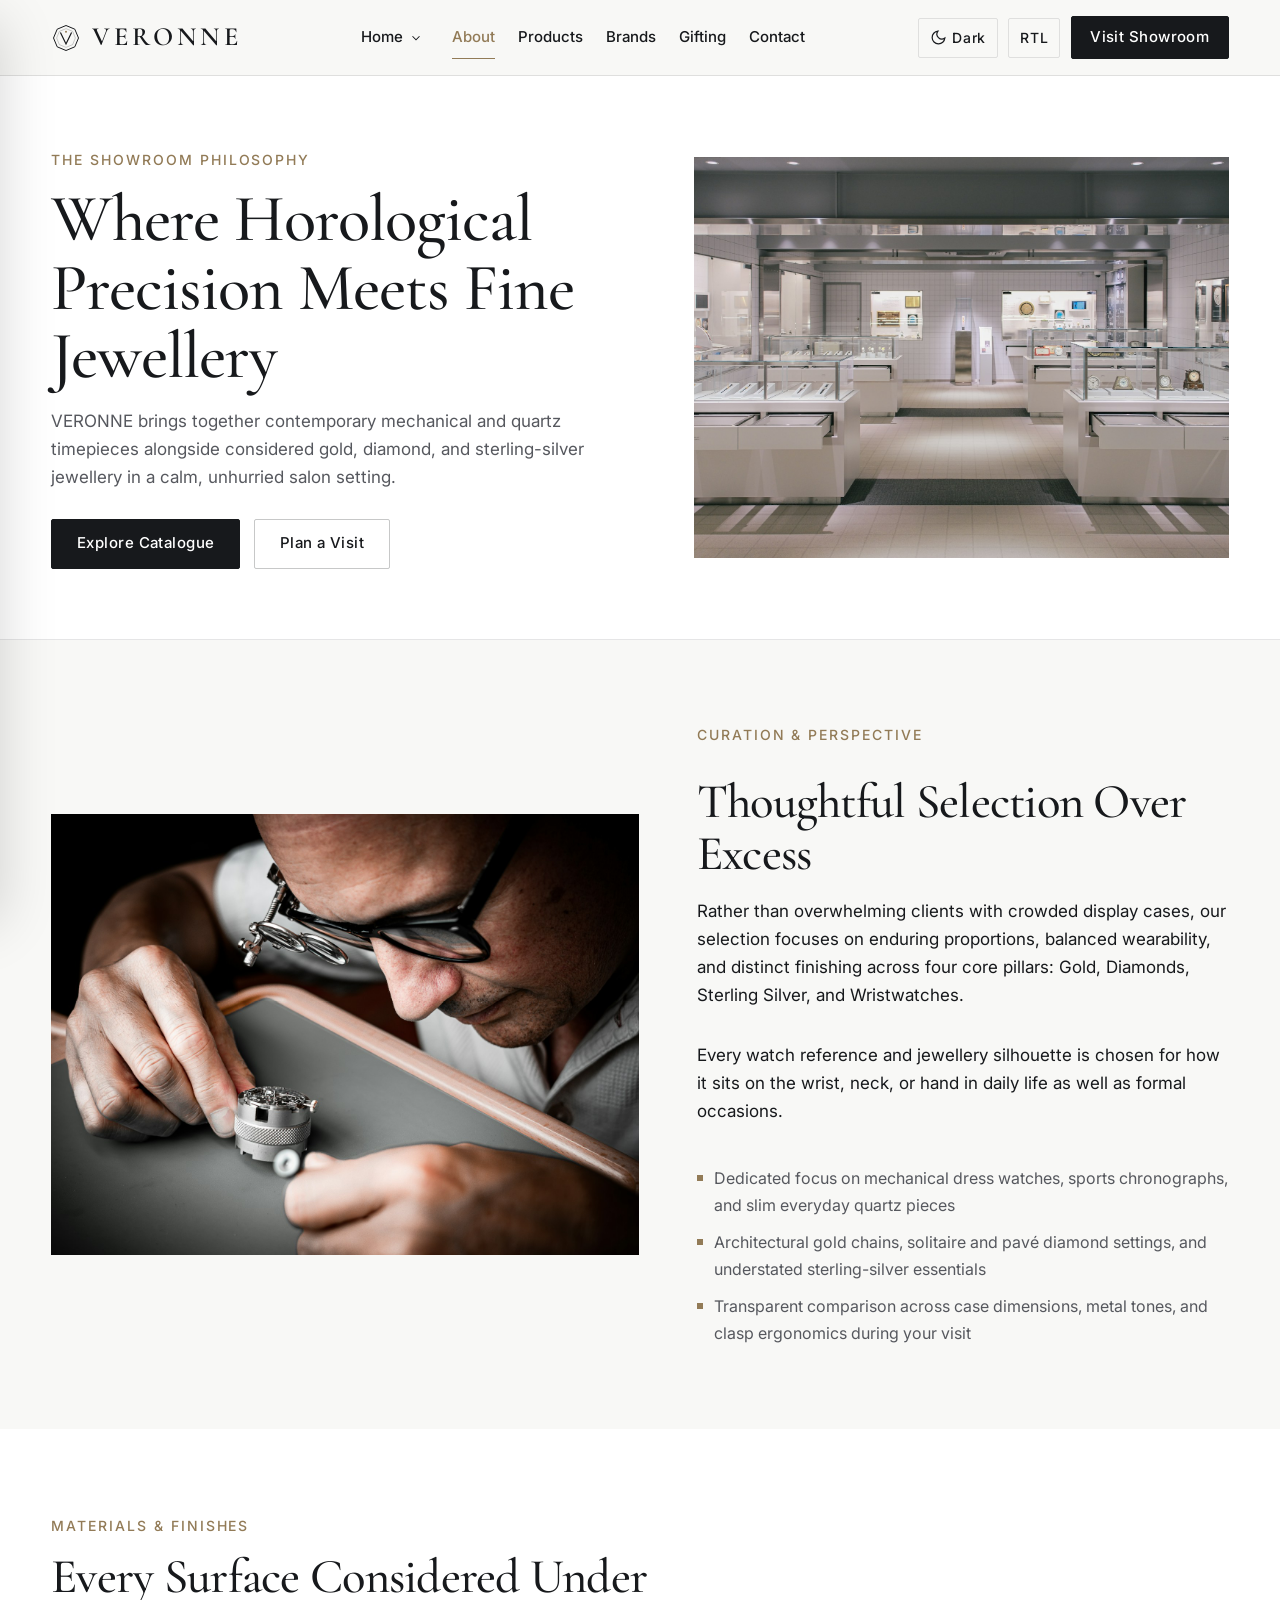
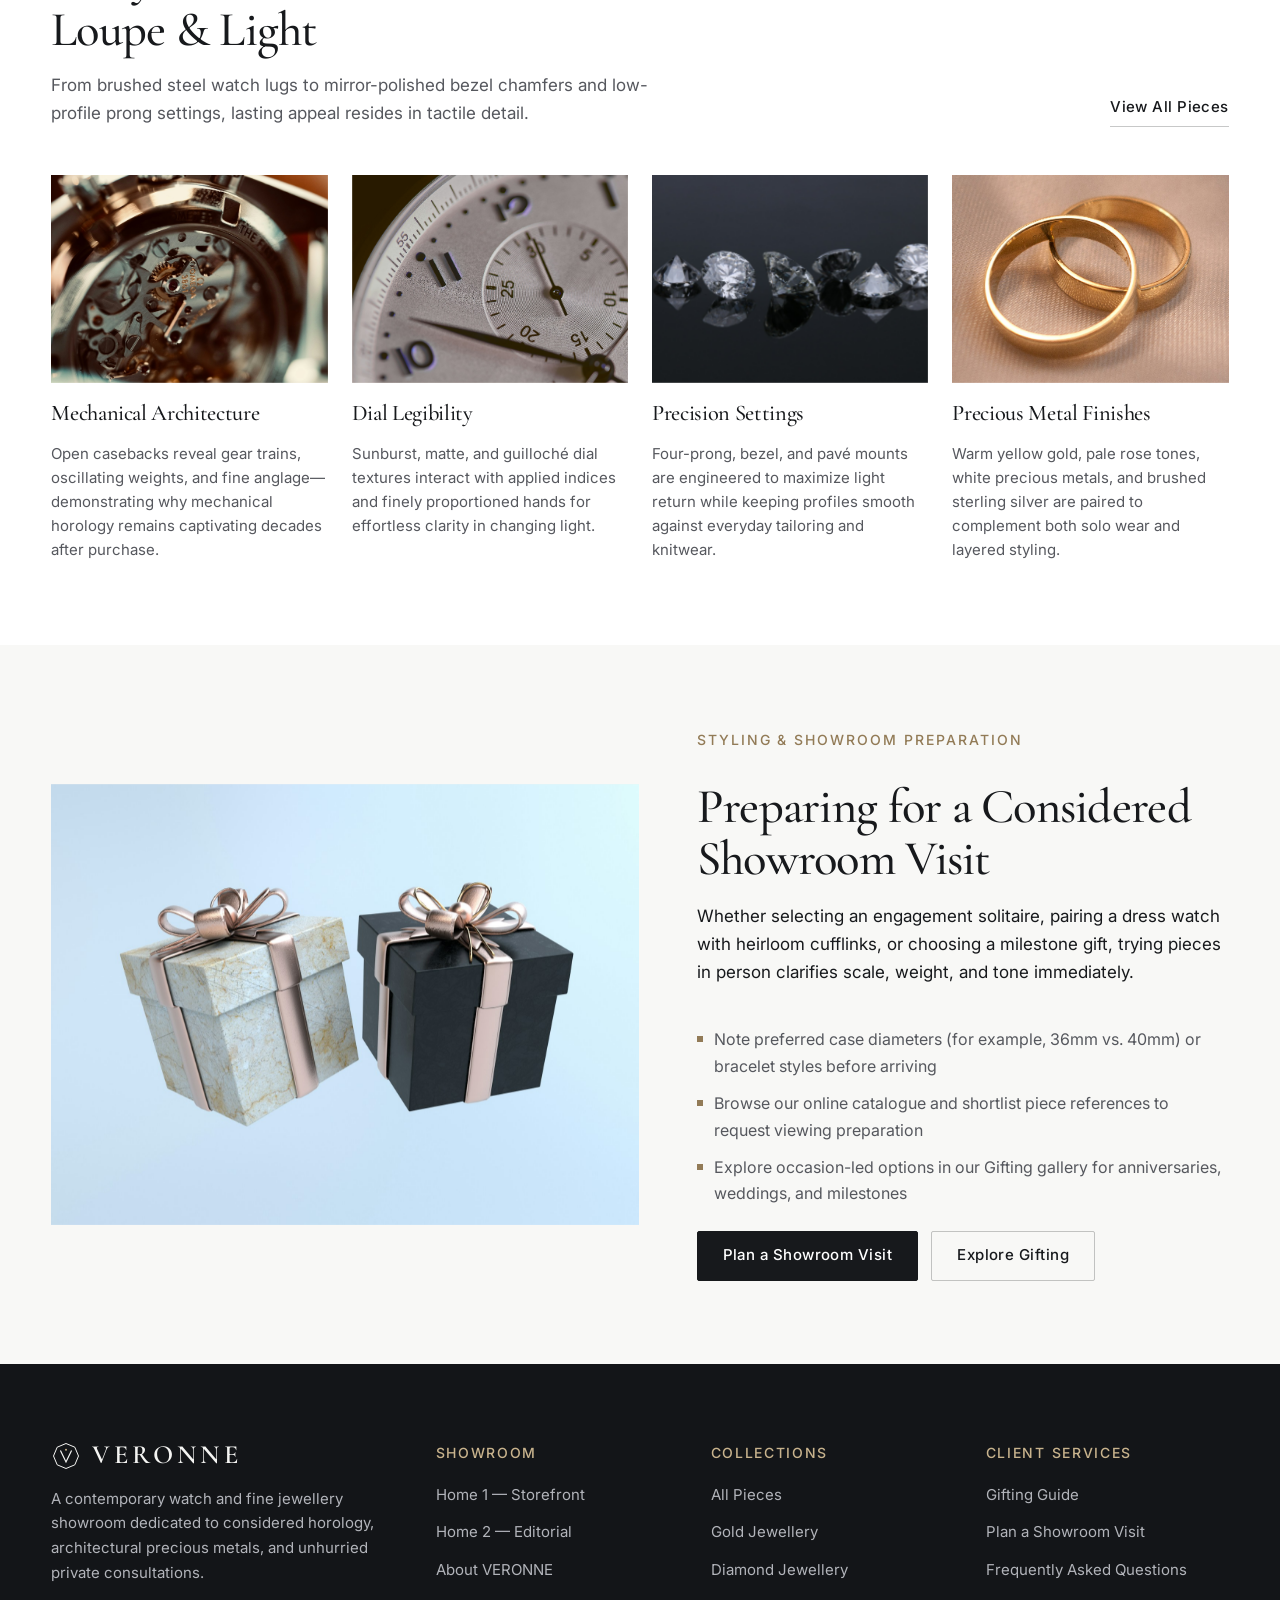
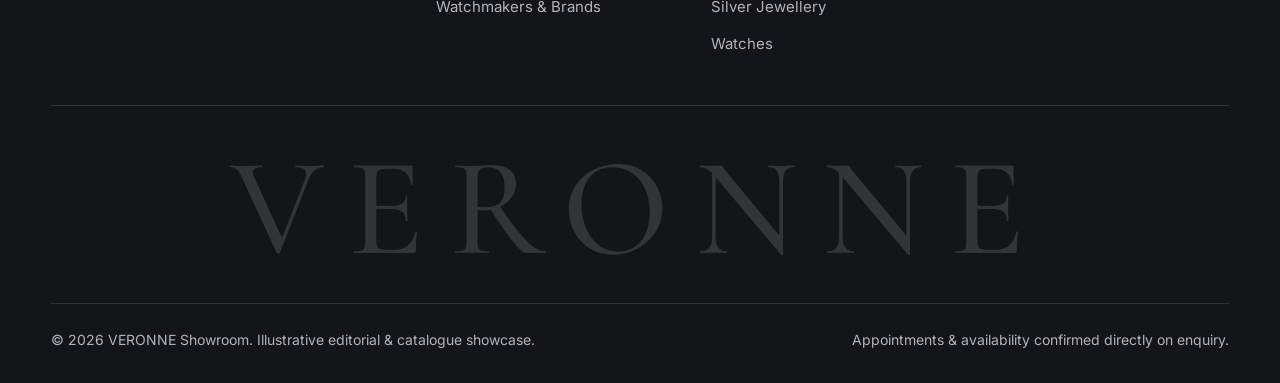
==== pages/about.html @ 9ae0ee72 "Deploy VERONNE Watch & Jewellery Showroom website" ====
<!DOCTYPE html>
<html lang="en" dir="ltr" data-theme="light">
<head>
  <meta charset="UTF-8">
  <meta name="viewport" content="width=device-width, initial-scale=1.0">
  <meta name="site-root" content="..">
  <title>About the Showroom | VERONNE</title>
  <meta name="description" content="Learn about VERONNE’s approach to contemporary watchmaking, fine gold, diamond, and sterling-silver jewellery, materials, finishes, and private showroom consultations.">
  <link rel="icon" type="image/svg+xml" href="../assets/icons/favicon.svg">
  <link rel="preconnect" href="https://fonts.googleapis.com">
  <link rel="preconnect" href="https://fonts.gstatic.com" crossorigin>
  <link href="https://fonts.googleapis.com/css2?family=Cormorant+Garamond:ital,wght@0,400;0,500;0,600;1,400&family=Inter:wght@400;500;600&display=swap" rel="stylesheet">
  <script>
    (function () {
      try {
        var t = localStorage.getItem('veronne_theme');
        var d = localStorage.getItem('veronne_dir');
        if (t === 'dark' || t === 'light') document.documentElement.setAttribute('data-theme', t);
        if (d === 'rtl' || d === 'ltr') document.documentElement.setAttribute('dir', d);
      } catch (e) {}
    })();
  </script>
  <link rel="stylesheet" href="../assets/css/style.css?v=1.0">
  <link rel="stylesheet" href="../assets/css/dark-mode.css?v=1.0">
  <link rel="stylesheet" href="../assets/css/rtl.css?v=1.0">
  <link rel="stylesheet" href="../assets/css/products.css?v=1.0">
</head>
<body>
  <header class="site-header">
    <div class="container site-header__inner">
      <a class="brand-mark" href="../index.html" aria-label="VERONNE Home">
        <svg class="brand-mark__icon" viewBox="0 0 48 48" fill="none" aria-hidden="true">
          <polygon points="24,4 38.1,9.9 44,24 38.1,38.1 24,44 9.9,38.1 4,24 9.9,9.9" stroke="currentColor" stroke-width="1.6"/>
          <polygon points="24,9 34.6,13.4 39,24 34.6,34.6 24,39 13.4,34.6 9,24 13.4,13.4" stroke="currentColor" stroke-width="0.75" opacity="0.45"/>
          <path d="M15.5 16L24 33.5L32.5 16" stroke="currentColor" stroke-width="1.9" stroke-linecap="square" stroke-linejoin="miter"/>
          <circle cx="24" cy="14" r="1.6" fill="#927B57"/>
        </svg>
        <span class="brand-mark__wordmark">VERONNE</span>
      </a>

      <nav class="desktop-nav" aria-label="Primary Navigation">
        <div class="nav-dropdown">
          <button type="button" class="nav-dropdown__trigger" aria-expanded="false" aria-haspopup="true">
            <span>Home</span>
            <svg class="nav-dropdown__chevron" viewBox="0 0 24 24" fill="none" stroke="currentColor" stroke-width="1.8" aria-hidden="true"><path d="M6 9l6 6 6-6"/></svg>
          </button>
          <div class="nav-dropdown__menu" role="menu">
            <a class="nav-dropdown__item" href="../index.html" role="menuitem">
              <span class="nav-dropdown__title">Home 1 — Showroom Storefront</span>
              <span class="nav-dropdown__meta">New collections, timepieces &amp; jewellery</span>
            </a>
            <a class="nav-dropdown__item" href="./home2.html" role="menuitem">
              <span class="nav-dropdown__title">Home 2 — Editorial Experience</span>
              <span class="nav-dropdown__meta">The art of time &amp; adornment</span>
            </a>
          </div>
        </div>
        <a class="nav-link" href="./about.html" aria-current="page">About</a>
        <a class="nav-link" href="./products.html">Products</a>
        <a class="nav-link" href="./brands.html">Brands</a>
        <a class="nav-link" href="./gifting.html">Gifting</a>
        <a class="nav-link" href="./contact.html">Contact</a>
      </nav>

      <div class="header-actions">
        <button type="button" class="utility-btn js-theme-toggle" aria-pressed="false" aria-label="Switch to dark mode">
          <svg class="icon-moon" viewBox="0 0 24 24" fill="none" stroke="currentColor" stroke-width="1.7" aria-hidden="true"><path d="M21 12.79A9 9 0 1 1 11.21 3a7 7 0 0 0 9.79 9.79z"/></svg>
          <svg class="icon-sun" viewBox="0 0 24 24" fill="none" stroke="currentColor" stroke-width="1.7" style="display:none;" aria-hidden="true"><circle cx="12" cy="12" r="4"/><path d="M12 2v2M12 20v2M4.93 4.93l1.41 1.41M17.66 17.66l1.41 1.41M2 12h2M20 12h2M6.34 17.66l-1.41 1.41M19.07 4.93l-1.41 1.41"/></svg>
          <span class="js-theme-label">Dark</span>
        </button>
        <button type="button" class="utility-btn js-dir-toggle" aria-pressed="false" aria-label="Switch text direction to RTL">
          <span class="js-dir-label">RTL</span>
        </button>
        <a class="btn btn--primary header-cta" href="./contact.html">Visit Showroom</a>
      </div>

      <button type="button" class="hamburger-btn" id="mobileMenuOpen" aria-label="Open navigation menu" aria-expanded="false" aria-controls="mobileDrawer">
        <svg viewBox="0 0 24 24" fill="none" stroke="currentColor" stroke-width="1.8" aria-hidden="true">
          <path d="M4 7h16M4 12h16M4 17h16"/>
        </svg>
      </button>
    </div>
  </header>

  <div class="drawer-backdrop" id="drawerBackdrop" aria-hidden="true"></div>
  <aside class="mobile-drawer" id="mobileDrawer" aria-label="Mobile Navigation" aria-hidden="true">
    <div class="mobile-drawer__head">
      <a class="brand-mark" href="../index.html">
        <svg class="brand-mark__icon" viewBox="0 0 48 48" fill="none" aria-hidden="true">
          <polygon points="24,4 38.1,9.9 44,24 38.1,38.1 24,44 9.9,38.1 4,24 9.9,9.9" stroke="currentColor" stroke-width="1.6"/>
          <path d="M15.5 16L24 33.5L32.5 16" stroke="currentColor" stroke-width="1.9" stroke-linecap="square"/>
          <circle cx="24" cy="14" r="1.6" fill="#927B57"/>
        </svg>
        <span class="brand-mark__wordmark">VERONNE</span>
      </a>
      <button type="button" class="drawer-close-btn" id="mobileMenuClose" aria-label="Close navigation menu">
        <svg viewBox="0 0 24 24" fill="none" stroke="currentColor" stroke-width="1.8" aria-hidden="true"><path d="M18 6L6 18M6 6l12 12"/></svg>
      </button>
    </div>
    <div class="mobile-drawer__body">
      <nav class="mobile-nav-list" aria-label="Mobile Menu">
        <span class="mobile-nav-group-label">Showroom Home</span>
        <a class="mobile-nav-link" href="../index.html">Home 1 — Storefront</a>
        <a class="mobile-nav-link" href="./home2.html">Home 2 — Editorial</a>
        <span class="mobile-nav-group-label">Explore</span>
        <a class="mobile-nav-link" href="./about.html" aria-current="page">About</a>
        <a class="mobile-nav-link" href="./products.html">Products</a>
        <a class="mobile-nav-link" href="./brands.html">Brands</a>
        <a class="mobile-nav-link" href="./gifting.html">Gifting</a>
        <a class="mobile-nav-link" href="./contact.html">Contact</a>
      </nav>
      <a class="btn btn--primary" href="./contact.html">Visit Showroom</a>
      <div class="mobile-drawer__utilities">
        <button type="button" class="utility-btn js-theme-toggle" aria-pressed="false">
          <svg class="icon-moon" viewBox="0 0 24 24" fill="none" stroke="currentColor" stroke-width="1.7" aria-hidden="true"><path d="M21 12.79A9 9 0 1 1 11.21 3a7 7 0 0 0 9.79 9.79z"/></svg>
          <svg class="icon-sun" viewBox="0 0 24 24" fill="none" stroke="currentColor" stroke-width="1.7" style="display:none;" aria-hidden="true"><circle cx="12" cy="12" r="4"/><path d="M12 2v2M12 20v2M4.93 4.93l1.41 1.41M17.66 17.66l1.41 1.41M2 12h2M20 12h2M6.34 17.66l-1.41 1.41M19.07 4.93l-1.41 1.41"/></svg>
          <span class="js-theme-label">Dark</span>
        </button>
        <button type="button" class="utility-btn js-dir-toggle" aria-pressed="false">
          <span class="js-dir-label">RTL</span>
        </button>
      </div>
    </div>
  </aside>

  <main>
    <!-- Hero -->
    <section class="page-hero">
      <div class="container page-hero__grid">
        <div class="page-hero__copy">
          <span class="eyebrow">The Showroom Philosophy</span>
          <h1 class="display-xl">Where Horological Precision Meets Fine Jewellery</h1>
          <p class="lead">
            VERONNE brings together contemporary mechanical and quartz timepieces alongside considered gold, diamond, and sterling-silver jewellery in a calm, unhurried salon setting.
          </p>
          <div class="page-hero__actions">
            <a class="btn btn--primary" href="./products.html">Explore Catalogue</a>
            <a class="btn btn--outline" href="./contact.html">Plan a Visit</a>
          </div>
        </div>
        <div class="media-frame ratio-4-3">
          <img src="../assets/images/lifestyle/showroom-display.jpg" alt="Contemporary jewellery and timepiece display cabinets inside a bright minimalist salon" width="1600" height="1117">
        </div>
      </div>
    </section>

    <!-- Approach & Collection Selection -->
    <section class="section">
      <div class="container split-feature">
        <div class="media-frame ratio-4-3" data-reveal>
          <img src="../assets/images/lifestyle/watchmaker-desk.jpg" alt="Watchmaker wearing a loupe inspecting a mechanical watch calibre on a bench" width="1600" height="1200" loading="lazy">
        </div>
        <div class="split-feature__copy" data-reveal>
          <span class="eyebrow">Curation &amp; Perspective</span>
          <h2 class="display-lg">Thoughtful Selection Over Excess</h2>
          <p>
            Rather than overwhelming clients with crowded display cases, our selection focuses on enduring proportions, balanced wearability, and distinct finishing across four core pillars: Gold, Diamonds, Sterling Silver, and Wristwatches.
          </p>
          <p>
            Every watch reference and jewellery silhouette is chosen for how it sits on the wrist, neck, or hand in daily life as well as formal occasions.
          </p>
          <ul class="split-feature__list">
            <li>Dedicated focus on mechanical dress watches, sports chronographs, and slim everyday quartz pieces</li>
            <li>Architectural gold chains, solitaire and pavé diamond settings, and understated sterling-silver essentials</li>
            <li>Transparent comparison across case dimensions, metal tones, and clasp ergonomics during your visit</li>
          </ul>
        </div>
      </div>
    </section>

    <!-- Craftsmanship, Materials & Finishes -->
    <section class="section section--surface">
      <div class="container">
        <div class="section-head">
          <div class="section-head__copy">
            <span class="eyebrow">Materials &amp; Finishes</span>
            <h2 class="display-lg">Every Surface Considered Under Loupe &amp; Light</h2>
            <p class="lead">
              From brushed steel watch lugs to mirror-polished bezel chamfers and low-profile prong settings, lasting appeal resides in tactile detail.
            </p>
          </div>
          <a class="text-link" href="./products.html">View All Pieces</a>
        </div>

        <div class="craft-grid">
          <article class="craft-card" data-reveal>
            <div class="media-frame ratio-4-3">
              <img src="../assets/images/watches/watch-movement-gears.jpg" alt="Macro view of mechanical watch movement bridges, balance wheel, and gear train" width="1600" height="1067" loading="lazy">
            </div>
            <h3 class="craft-card__title">Mechanical Architecture</h3>
            <p class="craft-card__text">
              Open casebacks reveal gear trains, oscillating weights, and fine anglage—demonstrating why mechanical horology remains captivating decades after purchase.
            </p>
          </article>

          <article class="craft-card" data-reveal>
            <div class="media-frame ratio-4-3">
              <img src="../assets/images/watches/watch-dial-macro.jpg" alt="Close-up of crisp printed dial numerals and subdial registers on a silver timepiece" width="1600" height="1067" loading="lazy">
            </div>
            <h3 class="craft-card__title">Dial Legibility</h3>
            <p class="craft-card__text">
              Sunburst, matte, and guilloché dial textures interact with applied indices and finely proportioned hands for effortless clarity in changing light.
            </p>
          </article>

          <article class="craft-card" data-reveal>
            <div class="media-frame ratio-4-3">
              <img src="../assets/images/diamonds/diamond-facets-macro.jpg" alt="Row of faceted diamonds reflecting sharp light on dark reflective glass" width="1600" height="898" loading="lazy">
            </div>
            <h3 class="craft-card__title">Precision Settings</h3>
            <p class="craft-card__text">
              Four-prong, bezel, and pavé mounts are engineered to maximize light return while keeping profiles smooth against everyday tailoring and knitwear.
            </p>
          </article>

          <article class="craft-card" data-reveal>
            <div class="media-frame ratio-4-3">
              <img src="../assets/images/gold/gold-band-duo.jpg" alt="Two polished yellow gold bands displaying satin and mirror finishes" width="1600" height="1063" loading="lazy">
            </div>
            <h3 class="craft-card__title">Precious Metal Finishes</h3>
            <p class="craft-card__text">
              Warm yellow gold, pale rose tones, white precious metals, and brushed sterling silver are paired to complement both solo wear and layered styling.
            </p>
          </article>
        </div>
      </div>
    </section>

    <!-- Personal Style, Gifting & Preparing for a Visit -->
    <section class="section">
      <div class="container split-feature split-feature--reverse">
        <div class="media-frame ratio-4-3" data-reveal>
          <img src="../assets/images/gifting/gift-black-bow-boxes.jpg" alt="Two minimalist monochrome presentation gift boxes finished with champagne ribbons" width="1600" height="1216" loading="lazy">
        </div>
        <div class="split-feature__copy" data-reveal>
          <span class="eyebrow">Styling &amp; Showroom Preparation</span>
          <h2 class="display-lg">Preparing for a Considered Showroom Visit</h2>
          <p>
            Whether selecting an engagement solitaire, pairing a dress watch with heirloom cufflinks, or choosing a milestone gift, trying pieces in person clarifies scale, weight, and tone immediately.
          </p>
          <ul class="split-feature__list">
            <li>Note preferred case diameters (for example, 36mm vs. 40mm) or bracelet styles before arriving</li>
            <li>Browse our online catalogue and shortlist piece references to request viewing preparation</li>
            <li>Explore occasion-led options in our Gifting gallery for anniversaries, weddings, and milestones</li>
          </ul>
          <div style="margin-top:0.5rem;display:flex;flex-wrap:wrap;gap:0.85rem;">
            <a class="btn btn--primary" href="./contact.html">Plan a Showroom Visit</a>
            <a class="btn btn--outline" href="./gifting.html">Explore Gifting</a>
          </div>
        </div>
      </div>
    </section>
  </main>

  <footer class="site-footer">
    <div class="container">
      <div class="footer-grid">
        <div class="footer-brand">
          <a class="brand-mark" href="../index.html">
            <svg class="brand-mark__icon" viewBox="0 0 48 48" fill="none" aria-hidden="true">
              <polygon points="24,4 38.1,9.9 44,24 38.1,38.1 24,44 9.9,38.1 4,24 9.9,9.9" stroke="currentColor" stroke-width="1.6"/>
              <path d="M15.5 16L24 33.5L32.5 16" stroke="currentColor" stroke-width="1.9" stroke-linecap="square"/>
              <circle cx="24" cy="14" r="1.6" fill="#C8B38D"/>
            </svg>
            <span class="brand-mark__wordmark">VERONNE</span>
          </a>
          <p class="footer-brand__desc">
            A contemporary watch and fine jewellery showroom dedicated to considered horology, architectural precious metals, and unhurried private consultations.
          </p>
        </div>

        <div>
          <h3 class="footer-col__title">Showroom</h3>
          <ul class="footer-links">
            <li><a href="../index.html">Home 1 — Storefront</a></li>
            <li><a href="./home2.html">Home 2 — Editorial</a></li>
            <li><a href="./about.html">About VERONNE</a></li>
            <li><a href="./brands.html">Watchmakers &amp; Brands</a></li>
          </ul>
        </div>

        <div>
          <h3 class="footer-col__title">Collections</h3>
          <ul class="footer-links">
            <li><a href="./products.html">All Pieces</a></li>
            <li><a href="./products.html?category=gold">Gold Jewellery</a></li>
            <li><a href="./products.html?category=diamonds">Diamond Jewellery</a></li>
            <li><a href="./products.html?category=silver">Silver Jewellery</a></li>
            <li><a href="./products.html?category=watches">Watches</a></li>
          </ul>
        </div>

        <div>
          <h3 class="footer-col__title">Client Services</h3>
          <ul class="footer-links">
            <li><a href="./gifting.html">Gifting Guide</a></li>
            <li><a href="./contact.html">Plan a Showroom Visit</a></li>
            <li><a href="./contact.html#faq">Frequently Asked Questions</a></li>
          </ul>
        </div>
      </div>

      <div class="footer-wordmark-band" aria-hidden="true">
        <div class="footer-wordmark-giant">VERONNE</div>
      </div>

      <div class="footer-bottom">
        <span>&copy; 2026 VERONNE Showroom. Illustrative editorial &amp; catalogue showcase.</span>
        <span>Appointments &amp; availability confirmed directly on enquiry.</span>
      </div>
    </div>
  </footer>

  <button type="button" class="back-to-top" id="backToTop" aria-label="Back to top">
    <svg viewBox="0 0 24 24" fill="none" stroke="currentColor" stroke-width="1.8" aria-hidden="true"><path d="M12 19V5M5 12l7-7 7 7"/></svg>
  </button>

  <script src="../assets/js/site-config.js?v=1.0"></script>
  <script src="../assets/js/main.js?v=1.0"></script>
</body>
</html>
---- assets/css/style.css ----
/* ==========================================================================
   VERONNE — Core Design System & Layout Architecture
   ========================================================================== */

:root {
  /* Light Palette — Porcelain & Graphite with Champagne Accent */
  --bg-page: #F8F8F6;
  --bg-surface: #FFFFFF;
  --bg-surface-muted: #F0EEE9;
  --bg-elevated: #FFFFFF;
  --bg-dark-band: #131518;
  --bg-dark-band-elevated: #1C1E22;

  --text-primary: #17191C;
  --text-secondary: #56585E;
  --text-muted: #66686D;
  --text-on-dark: #F4F4F2;
  --text-on-dark-muted: #B2B4BA;

  --accent: #927B57;
  --accent-hover: #7A6444;
  --accent-soft: rgba(146, 123, 87, 0.12);
  --accent-border: rgba(146, 123, 87, 0.42);

  --border-subtle: rgba(23, 25, 28, 0.11);
  --border-strong: rgba(23, 25, 28, 0.24);
  --border-on-dark: rgba(255, 255, 255, 0.13);

  --header-bg: rgba(248, 248, 246, 0.92);
  --shadow-sm: 0 2px 10px rgba(17, 19, 22, 0.05);
  --shadow-md: 0 12px 32px rgba(17, 19, 22, 0.09);
  --shadow-lg: 0 22px 54px rgba(11, 12, 14, 0.16);

  /* Typography */
  --font-display: 'Cormorant Garamond', Georgia, 'Times New Roman', serif;
  --font-sans: 'Inter', -apple-system, BlinkMacSystemFont, 'Segoe UI', Roboto, sans-serif;

  /* Spacing & Layout */
  --gutter: clamp(1.25rem, 4vw, 3.5rem);
  --max-width: 1380px;
  --section-space: clamp(3.5rem, 6.5vw, 6.25rem);
  --nav-height: 76px;

  /* Radius */
  --radius-xs: 2px;
  --radius-sm: 4px;
  --radius-md: 6px;

  /* Motion */
  --ease-out: cubic-bezier(0.22, 1, 0.36, 1);
  --t-fast: 180ms;
  --t-med: 320ms;
  --t-slow: 600ms;
}

/* Base Reset */
*,
*::before,
*::after {
  box-sizing: border-box;
}

html {
  font-size: 16px;
  scroll-behavior: smooth;
  -webkit-text-size-adjust: 100%;
}

body {
  margin: 0;
  font-family: var(--font-sans);
  font-size: 1rem;
  line-height: 1.65;
  color: var(--text-primary);
  background-color: var(--bg-page);
  -webkit-font-smoothing: antialiased;
  -moz-osx-font-smoothing: grayscale;
  overflow-x: clip;
}

body.drawer-open,
body.modal-open {
  overflow: hidden;
}

img,
picture,
svg {
  display: block;
  max-width: 100%;
}

button,
input,
select,
textarea {
  font: inherit;
  color: inherit;
}

a {
  color: inherit;
  text-decoration: none;
}

a:focus-visible,
button:focus-visible,
input:focus-visible,
textarea:focus-visible,
select:focus-visible,
[tabindex]:focus-visible {
  outline: 2px solid var(--accent);
  outline-offset: 2px;
}

.sr-only {
  position: absolute;
  width: 1px;
  height: 1px;
  padding: 0;
  margin: -1px;
  overflow: hidden;
  clip: rect(0, 0, 0, 0);
  white-space: nowrap;
  border: 0;
}

/* Container & Gutters */
.container {
  width: 100%;
  max-width: var(--max-width);
  margin-inline: auto;
  padding-inline: var(--gutter);
}

.section {
  padding-block: var(--section-space);
}

.section--surface {
  background-color: var(--bg-surface);
}

.section--muted {
  background-color: var(--bg-surface-muted);
}

.section--dark {
  background-color: var(--bg-dark-band);
  color: var(--text-on-dark);
}

/* Typography Hierarchy */
.display-xl,
.display-lg,
.display-md,
.display-sm,
h1,
h2,
h3 {
  font-family: var(--font-display);
  font-weight: 500;
  letter-spacing: -0.015em;
  margin-block: 0;
}

.display-xl {
  font-size: clamp(2.6rem, 5.2vw, 4.75rem);
  line-height: 1.03;
}

.display-lg {
  font-size: clamp(2.1rem, 3.8vw, 3.4rem);
  line-height: 1.08;
}

.display-md {
  font-size: clamp(1.65rem, 2.5vw, 2.35rem);
  line-height: 1.15;
}

.display-sm {
  font-size: clamp(1.35rem, 1.8vw, 1.75rem);
  line-height: 1.22;
}

.eyebrow {
  display: inline-block;
  font-family: var(--font-sans);
  font-size: 0.875rem;
  font-weight: 500;
  letter-spacing: 0.14em;
  text-transform: uppercase;
  color: var(--accent);
  margin-bottom: 0.85rem;
}

.lead {
  font-size: clamp(1.0625rem, 1.3vw, 1.1875rem);
  line-height: 1.65;
  color: var(--text-secondary);
  margin-block: 0;
}

.section--dark .lead {
  color: var(--text-on-dark-muted);
}

p {
  margin-top: 0;
  margin-bottom: 1rem;
  font-size: 1.0625rem;
}

p:last-child {
  margin-bottom: 0;
}

.section-head {
  display: flex;
  flex-wrap: wrap;
  align-items: flex-end;
  justify-content: space-between;
  gap: 1.25rem 2rem;
  margin-bottom: clamp(2rem, 3.8vw, 3.25rem);
}

.section-head__copy {
  max-width: 40rem;
}

.section-head__copy .lead {
  margin-top: 0.9rem;
}

/* Buttons & Links */
.btn {
  display: inline-flex;
  align-items: center;
  justify-content: center;
  gap: 0.6rem;
  min-height: 46px;
  padding: 0.72rem 1.55rem;
  border-radius: var(--radius-xs);
  border: 1px solid transparent;
  font-family: var(--font-sans);
  font-size: 0.9375rem;
  font-weight: 500;
  letter-spacing: 0.03em;
  cursor: pointer;
  transition: background-color var(--t-fast) var(--ease-out),
    color var(--t-fast) var(--ease-out),
    border-color var(--t-fast) var(--ease-out);
  white-space: nowrap;
}

.btn--primary {
  background-color: var(--text-primary);
  color: var(--bg-surface);
  border-color: var(--text-primary);
}

.btn--primary:hover {
  background-color: var(--accent);
  border-color: var(--accent);
  color: #FFFFFF;
}

.btn--accent {
  background-color: var(--accent);
  color: #FFFFFF;
  border-color: var(--accent);
}

.btn--accent:hover {
  background-color: var(--accent-hover);
  border-color: var(--accent-hover);
}

.btn--outline {
  background-color: transparent;
  color: var(--text-primary);
  border-color: var(--border-strong);
}

.btn--outline:hover {
  border-color: var(--accent);
  color: var(--accent);
}

.btn--outline-light {
  background-color: transparent;
  color: #FFFFFF;
  border-color: rgba(255, 255, 255, 0.45);
}

.btn--outline-light:hover {
  background-color: #FFFFFF;
  color: #17191C;
  border-color: #FFFFFF;
}

.btn--ghost {
  background-color: transparent;
  color: var(--text-primary);
  padding-inline: 0.5rem;
  min-height: 44px;
}

.btn--ghost:hover {
  color: var(--accent);
}

.text-link {
  display: inline-flex;
  align-items: center;
  gap: 0.45rem;
  font-size: 0.9375rem;
  font-weight: 500;
  letter-spacing: 0.03em;
  color: var(--text-primary);
  padding-block: 0.35rem;
  border-bottom: 1px solid var(--border-strong);
  transition: color var(--t-fast) var(--ease-out), border-color var(--t-fast) var(--ease-out);
}

.text-link:hover {
  color: var(--accent);
  border-color: var(--accent);
}

.section--dark .text-link {
  color: var(--text-on-dark);
  border-color: rgba(255, 255, 255, 0.35);
}

.section--dark .text-link:hover {
  color: var(--accent);
  border-color: var(--accent);
}

/* ==========================================================================
   Header & Navigation
   ========================================================================== */
.site-header {
  position: sticky;
  top: 0;
  z-index: 900;
  height: var(--nav-height);
  background-color: var(--header-bg);
  backdrop-filter: blur(12px);
  -webkit-backdrop-filter: blur(12px);
  border-bottom: 1px solid var(--border-subtle);
}

.site-header__inner {
  height: 100%;
  display: flex;
  align-items: center;
  justify-content: space-between;
  gap: 1.5rem;
}

.brand-mark {
  display: inline-flex;
  align-items: center;
  gap: 0.7rem;
  flex-shrink: 0;
  color: var(--text-primary);
}

.brand-mark__icon {
  width: 30px;
  height: 30px;
  flex-shrink: 0;
}

.brand-mark__wordmark {
  font-family: var(--font-display);
  font-size: 1.65rem;
  font-weight: 600;
  letter-spacing: 0.16em;
  line-height: 1;
}

/* Desktop Nav */
.desktop-nav {
  display: none;
  align-items: center;
  gap: clamp(1rem, 1.8vw, 1.85rem);
}

.nav-link,
.nav-dropdown__trigger {
  position: relative;
  display: inline-flex;
  align-items: center;
  gap: 0.35rem;
  padding-block: 0.45rem;
  font-size: 0.9375rem;
  font-weight: 500;
  color: var(--text-primary);
  background: none;
  border: 0;
  cursor: pointer;
  white-space: nowrap;
  transition: color var(--t-fast) var(--ease-out);
}

.nav-link:hover,
.nav-dropdown__trigger:hover,
.nav-link[aria-current="page"],
.nav-dropdown__trigger.is-active {
  color: var(--accent);
}

.nav-link[aria-current="page"]::after,
.nav-dropdown__trigger.is-active::after {
  content: '';
  position: absolute;
  inset-inline: 0;
  bottom: -2px;
  height: 1.5px;
  background-color: var(--accent);
}

/* Home Dropdown */
.nav-dropdown {
  position: relative;
}

.nav-dropdown__chevron {
  width: 14px;
  height: 14px;
  transition: transform var(--t-fast) var(--ease-out);
}

.nav-dropdown.is-open .nav-dropdown__chevron {
  transform: rotate(180deg);
}

.nav-dropdown__menu {
  position: absolute;
  top: calc(100% + 10px);
  inset-inline-start: 0;
  min-width: 240px;
  padding: 0.5rem;
  background-color: var(--bg-elevated);
  border: 1px solid var(--border-subtle);
  border-radius: var(--radius-sm);
  box-shadow: var(--shadow-md);
  opacity: 0;
  visibility: hidden;
  transform: translateY(-6px);
  transition: opacity var(--t-fast) var(--ease-out),
    transform var(--t-fast) var(--ease-out),
    visibility var(--t-fast);
  z-index: 950;
}

.nav-dropdown.is-open .nav-dropdown__menu {
  opacity: 1;
  visibility: visible;
  transform: translateY(0);
}

.nav-dropdown__item {
  display: flex;
  flex-direction: column;
  gap: 0.15rem;
  padding: 0.65rem 0.85rem;
  border-radius: var(--radius-xs);
  transition: background-color var(--t-fast) var(--ease-out);
}

.nav-dropdown__item:hover,
.nav-dropdown__item[aria-current="page"] {
  background-color: var(--accent-soft);
}

.nav-dropdown__title {
  font-size: 0.9375rem;
  font-weight: 500;
  color: var(--text-primary);
}

.nav-dropdown__meta {
  font-size: 0.875rem;
  color: var(--text-secondary);
}

/* Header Controls (Desktop) */
.header-actions {
  display: none;
  align-items: center;
  gap: 0.65rem;
  flex-shrink: 0;
}

.utility-btn {
  display: inline-flex;
  align-items: center;
  justify-content: center;
  gap: 0.35rem;
  min-height: 40px;
  min-width: 40px;
  padding: 0 0.7rem;
  border: 1px solid var(--border-subtle);
  border-radius: var(--radius-xs);
  background-color: transparent;
  font-size: 0.875rem;
  font-weight: 500;
  letter-spacing: 0.04em;
  color: var(--text-primary);
  cursor: pointer;
  transition: border-color var(--t-fast) var(--ease-out),
    color var(--t-fast) var(--ease-out),
    background-color var(--t-fast) var(--ease-out);
}

.utility-btn:hover {
  border-color: var(--accent);
  color: var(--accent);
}

.utility-btn svg {
  width: 17px;
  height: 17px;
}

.header-cta {
  min-height: 42px;
  padding: 0.5rem 1.15rem;
}

/* Mobile & Tablet Hamburger (<= 1023px) */
.hamburger-btn {
  display: inline-flex;
  align-items: center;
  justify-content: center;
  width: 46px;
  height: 46px;
  padding: 0;
  border: 1px solid var(--border-subtle);
  border-radius: var(--radius-xs);
  background-color: transparent;
  color: var(--text-primary);
  cursor: pointer;
}

.hamburger-btn svg {
  width: 22px;
  height: 22px;
}

@media (min-width: 1120px) {
  .desktop-nav,
  .header-actions {
    display: flex;
  }

  .hamburger-btn {
    display: none;
  }
}

/* Physical Left Mobile/Tablet Side Drawer */
.drawer-backdrop {
  position: fixed;
  inset: 0;
  z-index: 1050;
  background-color: rgba(11, 12, 14, 0.56);
  opacity: 0;
  visibility: hidden;
  transition: opacity var(--t-med) var(--ease-out), visibility var(--t-med);
}

.drawer-backdrop.is-open {
  opacity: 1;
  visibility: visible;
}

.mobile-drawer {
  position: fixed;
  top: 0;
  bottom: 0;
  left: 0;
  right: auto;
  z-index: 1060;
  width: min(88vw, 370px);
  background-color: var(--bg-surface);
  color: var(--text-primary);
  border-right: 1px solid var(--border-subtle);
  box-shadow: var(--shadow-lg);
  display: flex;
  flex-direction: column;
  transform: translateX(-100%);
  transition: transform var(--t-med) var(--ease-out);
  overflow: hidden;
}

.mobile-drawer.is-open {
  transform: translateX(0);
}

.mobile-drawer__head {
  display: flex;
  align-items: center;
  justify-content: space-between;
  padding: 1rem 1.35rem;
  min-height: 72px;
  border-bottom: 1px solid var(--border-subtle);
  flex-shrink: 0;
}

.drawer-close-btn {
  display: inline-flex;
  align-items: center;
  justify-content: center;
  width: 44px;
  height: 44px;
  border: 1px solid var(--border-subtle);
  border-radius: var(--radius-xs);
  background: transparent;
  color: var(--text-primary);
  cursor: pointer;
}

.drawer-close-btn svg {
  width: 20px;
  height: 20px;
}

.mobile-drawer__body {
  flex: 1 1 auto;
  overflow-y: auto;
  padding: 1.25rem 1.35rem 2rem;
  display: flex;
  flex-direction: column;
  gap: 1.5rem;
}

.mobile-nav-list {
  display: flex;
  flex-direction: column;
  gap: 0.25rem;
}

.mobile-nav-link {
  display: flex;
  align-items: center;
  justify-content: space-between;
  min-height: 46px;
  padding: 0.65rem 0.75rem;
  border-radius: var(--radius-xs);
  font-size: 1rem;
  font-weight: 500;
  color: var(--text-primary);
}

.mobile-nav-link[aria-current="page"] {
  background-color: var(--accent-soft);
  color: var(--accent);
}

.mobile-nav-group-label {
  padding: 0.5rem 0.75rem 0.25rem;
  font-size: 0.875rem;
  font-weight: 500;
  letter-spacing: 0.1em;
  text-transform: uppercase;
  color: var(--text-muted);
}

.mobile-drawer__utilities {
  padding-top: 1.25rem;
  border-top: 1px solid var(--border-subtle);
  display: grid;
  grid-template-columns: 1fr 1fr;
  gap: 0.75rem;
}

.mobile-drawer__utilities .utility-btn {
  min-height: 46px;
  width: 100%;
}

/* ==========================================================================
   Image Frames & Sharpness Protection
   ========================================================================== */
.media-frame {
  position: relative;
  overflow: hidden;
  background-color: var(--bg-surface-muted);
  isolation: isolate;
}

.media-frame--white {
  background-color: var(--bg-surface);
}

.media-frame img {
  width: 100%;
  height: 100%;
  object-fit: cover;
  object-position: center;
  transform: translateZ(0);
  transition: transform var(--t-slow) var(--ease-out);
}

.media-frame--contain img {
  object-fit: contain;
  padding: 0.75rem;
}

@media (hover: hover) and (pointer: fine) {
  .hover-zoom:hover .media-frame img {
    transform: scale(1.035);
  }
}

/* Aspect ratios matched to photography */
.ratio-16-9 { aspect-ratio: 16 / 9; }
.ratio-4-3 { aspect-ratio: 4 / 3; }
.ratio-4-5 { aspect-ratio: 4 / 5; }
.ratio-3-4 { aspect-ratio: 3 / 4; }
.ratio-1-1 { aspect-ratio: 1 / 1; }

/* ==========================================================================
   Home 1 Sections
   ========================================================================== */
.hero-showroom {
  position: relative;
  min-height: clamp(540px, 78vh, 780px);
  display: grid;
  align-items: center;
  background-color: #111316;
  color: #FFFFFF;
  overflow: hidden;
}

@media (max-width: 680px) {
  .hero-showroom {
    min-height: clamp(410px, 54vh, 490px);
  }
}

.hero-showroom__slides {
  position: absolute;
  inset: 0;
  z-index: 1;
}

.hero-showroom__slide {
  position: absolute;
  inset: 0;
  opacity: 0;
  transition: opacity 1.1s var(--ease-out);
}

.hero-showroom__slide.is-active {
  opacity: 1;
}

.hero-showroom__slide img {
  width: 100%;
  height: 100%;
  object-fit: cover;
  object-position: center;
}

.hero-showroom__scrim {
  position: absolute;
  inset: 0;
  z-index: 2;
  background: linear-gradient(
    90deg,
    rgba(11, 12, 14, 0.84) 0%,
    rgba(11, 12, 14, 0.58) 46%,
    rgba(11, 12, 14, 0.24) 100%
  );
}

.hero-showroom__content {
  position: relative;
  z-index: 3;
  max-width: 39rem;
  padding-block: 4rem;
}

.hero-showroom__content .eyebrow {
  color: #D2BD99;
}

.hero-showroom__content .lead {
  margin-top: 1.25rem;
  color: rgba(244, 244, 242, 0.88);
}

.hero-showroom__actions {
  margin-top: 2rem;
  display: flex;
  flex-wrap: wrap;
  gap: 0.9rem;
}

.hero-showroom__controls {
  position: relative;
  z-index: 3;
  margin-top: 2.25rem;
  display: flex;
  align-items: center;
  gap: 0.65rem;
}

.hero-dot {
  width: 34px;
  height: 4px;
  padding: 0;
  border: 0;
  border-radius: 2px;
  background-color: rgba(255, 255, 255, 0.34);
  cursor: pointer;
  transition: background-color var(--t-fast) var(--ease-out), width var(--t-fast) var(--ease-out);
}

.hero-dot.is-active {
  width: 52px;
  background-color: #C8B38D;
}

/* Category Tiles (4 columns on desktop, 2 on tablet, 1 on small mobile) */
.category-grid {
  display: grid;
  grid-template-columns: repeat(4, minmax(0, 1fr));
  gap: 1.35rem;
}

.category-tile {
  display: flex;
  flex-direction: column;
  background-color: var(--bg-surface);
  border: 1px solid var(--border-subtle);
  border-radius: var(--radius-xs);
  overflow: hidden;
  transition: border-color var(--t-fast) var(--ease-out), box-shadow var(--t-fast) var(--ease-out);
}

.category-tile:hover {
  border-color: var(--accent);
  box-shadow: var(--shadow-sm);
}

.category-tile__body {
  padding: 1.25rem 1.3rem 1.4rem;
  display: flex;
  flex-direction: column;
  gap: 0.35rem;
  flex: 1 1 auto;
}

.category-tile__title {
  font-family: var(--font-display);
  font-size: 1.45rem;
  font-weight: 500;
  line-height: 1.2;
}

.category-tile__meta {
  font-size: 0.9375rem;
  color: var(--text-secondary);
}

@media (max-width: 1024px) {
  .category-grid {
    grid-template-columns: repeat(2, minmax(0, 1fr));
  }
}

@media (max-width: 560px) {
  .category-grid {
    grid-template-columns: 1fr;
  }
}

/* Watch Showcase Carousel (Distinctive dark band with asymmetric editorial rail) */
.timepiece-showcase {
  display: grid;
  gap: 2.5rem;
}

.carousel-header-actions {
  display: flex;
  align-items: center;
  gap: 0.6rem;
}

.carousel-nav-btn {
  display: inline-flex;
  align-items: center;
  justify-content: center;
  width: 44px;
  height: 44px;
  border-radius: 50%;
  border: 1px solid var(--border-on-dark);
  background-color: transparent;
  color: var(--text-on-dark);
  cursor: pointer;
  transition: border-color var(--t-fast), background-color var(--t-fast);
}

.carousel-nav-btn:hover:not(:disabled) {
  border-color: var(--accent);
  background-color: rgba(200, 179, 141, 0.14);
}

.carousel-nav-btn:disabled {
  opacity: 0.35;
  cursor: not-allowed;
}

.carousel-nav-btn.is-hidden {
  display: none;
}

.timepiece-track {
  display: grid;
  grid-auto-flow: column;
  grid-auto-columns: calc((100% - 3rem) / 3);
  gap: 1.5rem;
  overflow-x: auto;
  scroll-snap-type: x mandatory;
  scrollbar-width: none;
  padding-bottom: 0.25rem;
}

.timepiece-track::-webkit-scrollbar {
  display: none;
}

.timepiece-slide {
  scroll-snap-align: start;
  display: flex;
  flex-direction: column;
  background-color: var(--bg-dark-band-elevated);
  border: 1px solid var(--border-on-dark);
  border-radius: var(--radius-xs);
  overflow: hidden;
}

.timepiece-slide__body {
  padding: 1.35rem 1.4rem 1.5rem;
  display: flex;
  flex-direction: column;
  gap: 0.55rem;
  flex: 1 1 auto;
}

.timepiece-slide__sub {
  font-size: 0.875rem;
  letter-spacing: 0.08em;
  text-transform: uppercase;
  color: #C8B38D;
}

.timepiece-slide__title {
  font-family: var(--font-display);
  font-size: 1.45rem;
  line-height: 1.2;
  color: var(--text-on-dark);
}

.timepiece-slide__specs {
  font-size: 0.9375rem;
  color: var(--text-on-dark-muted);
}

.timepiece-slide__footer {
  margin-top: auto;
  padding-top: 0.95rem;
  border-top: 1px solid var(--border-on-dark);
  display: flex;
  align-items: center;
  justify-content: space-between;
  gap: 0.75rem;
}

.timepiece-slide__price {
  font-size: 0.9375rem;
  font-weight: 500;
  color: var(--text-on-dark);
}

@media (max-width: 1024px) {
  .timepiece-track {
    grid-auto-columns: calc((100% - 1.5rem) / 2);
  }
}

@media (max-width: 640px) {
  .timepiece-track {
    grid-auto-columns: 86%;
  }
}

/* Jewellery Edit — Asymmetric 2-Column Editorial Feature */
.jewellery-edit {
  display: grid;
  grid-template-columns: minmax(0, 1.15fr) minmax(0, 1fr);
  gap: clamp(1.75rem, 3.5vw, 3.5rem);
  align-items: stretch;
}

.jewellery-edit__lead {
  display: flex;
  flex-direction: column;
  background-color: var(--bg-surface);
  border: 1px solid var(--border-subtle);
  border-radius: var(--radius-xs);
  overflow: hidden;
}

.jewellery-edit__lead-body {
  padding: 1.75rem;
  display: flex;
  flex-direction: column;
  gap: 0.75rem;
}

.jewellery-edit__stack {
  display: flex;
  flex-direction: column;
  justify-content: space-between;
  gap: 1.25rem;
}

.jewellery-row-card {
  display: grid;
  grid-template-columns: 140px minmax(0, 1fr);
  gap: 1.25rem;
  align-items: center;
  padding: 0.95rem;
  background-color: var(--bg-surface);
  border: 1px solid var(--border-subtle);
  border-radius: var(--radius-xs);
  transition: border-color var(--t-fast);
}

.jewellery-row-card:hover {
  border-color: var(--accent);
}

.jewellery-row-card__meta {
  font-size: 0.875rem;
  color: var(--accent);
  text-transform: uppercase;
  letter-spacing: 0.08em;
}

.jewellery-row-card__title {
  font-family: var(--font-display);
  font-size: 1.35rem;
  line-height: 1.2;
  margin-block: 0.25rem 0.35rem;
}

.jewellery-row-card__desc {
  font-size: 0.9375rem;
  color: var(--text-secondary);
  margin-bottom: 0.65rem;
}

@media (max-width: 960px) {
  .jewellery-edit {
    grid-template-columns: 1fr;
  }
}

@media (max-width: 480px) {
  .jewellery-row-card {
    grid-template-columns: 108px minmax(0, 1fr);
    gap: 0.95rem;
  }
}

/* Craftsmanship Grid */
.craft-grid {
  display: grid;
  grid-template-columns: repeat(4, minmax(0, 1fr));
  gap: 1.5rem;
}

.craft-card {
  display: flex;
  flex-direction: column;
  gap: 1rem;
}

.craft-card__title {
  font-family: var(--font-display);
  font-size: 1.4rem;
  line-height: 1.22;
}

.craft-card__text {
  font-size: 0.9375rem;
  color: var(--text-secondary);
  line-height: 1.6;
}

@media (max-width: 1024px) {
  .craft-grid {
    grid-template-columns: repeat(2, minmax(0, 1fr));
  }
}

@media (max-width: 560px) {
  .craft-grid {
    grid-template-columns: 1fr;
  }
}

/* Split Feature (Showroom Experience / Brands Intro / Meaningful Gifts) */
.split-feature {
  display: grid;
  grid-template-columns: minmax(0, 1.05fr) minmax(0, 0.95fr);
  gap: clamp(2rem, 4.5vw, 4.5rem);
  align-items: center;
}

.split-feature--reverse .split-feature__media {
  order: 2;
}

.split-feature__copy {
  display: flex;
  flex-direction: column;
  align-items: flex-start;
  gap: 1rem;
}

.split-feature__list {
  list-style: none;
  margin: 0.5rem 0 0;
  padding: 0;
  display: flex;
  flex-direction: column;
  gap: 0.7rem;
  width: 100%;
}

.split-feature__list li {
  display: flex;
  align-items: flex-start;
  gap: 0.7rem;
  font-size: 1rem;
  color: var(--text-secondary);
}

.split-feature__list li::before {
  content: '';
  width: 6px;
  height: 6px;
  margin-top: 0.6rem;
  background-color: var(--accent);
  flex-shrink: 0;
}

@media (max-width: 920px) {
  .split-feature {
    grid-template-columns: 1fr;
  }

  .split-feature--reverse .split-feature__media {
    order: 0;
  }
}

/* Watchmaker Discovery Strip */
.maison-grid {
  display: grid;
  grid-template-columns: repeat(4, minmax(0, 1fr));
  gap: 1.25rem;
}

.maison-tile {
  padding: 1.5rem;
  background-color: var(--bg-surface);
  border: 1px solid var(--border-subtle);
  border-radius: var(--radius-xs);
  display: flex;
  flex-direction: column;
  gap: 0.6rem;
  transition: border-color var(--t-fast);
}

.maison-tile:hover {
  border-color: var(--accent);
}

.maison-tile__origin {
  font-size: 0.875rem;
  letter-spacing: 0.08em;
  text-transform: uppercase;
  color: var(--accent);
}

.maison-tile__name {
  font-family: var(--font-display);
  font-size: 1.55rem;
  line-height: 1.15;
}

.maison-tile__desc {
  font-size: 0.9375rem;
  color: var(--text-secondary);
}

@media (max-width: 1024px) {
  .maison-grid {
    grid-template-columns: repeat(2, minmax(0, 1fr));
  }
}

@media (max-width: 560px) {
  .maison-grid {
    grid-template-columns: 1fr;
  }
}

/* Closing Invitation Band */
.invitation-band {
  padding-block: clamp(3.5rem, 6vw, 5.5rem);
  background-color: var(--bg-surface);
  border-top: 1px solid var(--border-subtle);
  border-bottom: 1px solid var(--border-subtle);
}

.invitation-band__inner {
  display: flex;
  flex-wrap: wrap;
  align-items: center;
  justify-content: space-between;
  gap: 2rem;
}

.invitation-band__copy {
  max-width: 42rem;
}

.invitation-band__copy .lead {
  margin-top: 0.85rem;
}

/* ==========================================================================
   Page Hero (Inner Pages & Home 2)
   ========================================================================== */
.page-hero {
  padding-block: clamp(3rem, 5.5vw, 4.75rem);
  background-color: var(--bg-surface);
  border-bottom: 1px solid var(--border-subtle);
}

.page-hero__grid {
  display: grid;
  grid-template-columns: minmax(0, 1.05fr) minmax(0, 0.95fr);
  gap: clamp(2rem, 4vw, 4rem);
  align-items: center;
}

.page-hero__copy .lead {
  margin-top: 1rem;
  max-width: 38rem;
}

.page-hero__actions {
  margin-top: 1.75rem;
  display: flex;
  flex-wrap: wrap;
  gap: 0.85rem;
}

@media (max-width: 900px) {
  .page-hero__grid {
    grid-template-columns: 1fr;
  }
}

/* Home 2 Editorial Compositions */
.editorial-hero {
  position: relative;
  padding-block: clamp(3.5rem, 7vw, 6rem);
  background-color: var(--bg-page);
}

.editorial-hero__frame {
  display: grid;
  grid-template-columns: minmax(0, 0.9fr) minmax(0, 1.1fr);
  gap: clamp(2rem, 4vw, 4rem);
  align-items: center;
}

.editorial-hero__media {
  position: relative;
}

.editorial-hero__inset {
  width: min(44%, 230px);
  position: absolute;
  bottom: -1.5rem;
  inset-inline-start: -1.5rem;
  border: 6px solid var(--bg-page);
  box-shadow: var(--shadow-md);
}

@media (max-width: 920px) {
  .editorial-hero__frame {
    grid-template-columns: 1fr;
  }

  .editorial-hero__inset {
    display: none;
  }
}

.editorial-diptych {
  display: grid;
  grid-template-columns: repeat(2, minmax(0, 1fr));
  gap: clamp(1.5rem, 3vw, 2.5rem);
}

.editorial-plate {
  display: flex;
  flex-direction: column;
  gap: 1rem;
}

.editorial-plate__body {
  display: flex;
  flex-direction: column;
  gap: 0.55rem;
}

@media (max-width: 768px) {
  .editorial-diptych {
    grid-template-columns: 1fr;
  }
}

.occasion-band-grid {
  display: grid;
  grid-template-columns: repeat(3, minmax(0, 1fr));
  gap: 1.5rem;
}

@media (max-width: 900px) {
  .occasion-band-grid {
    grid-template-columns: 1fr;
  }
}

/* ==========================================================================
   Custom Accessible Dropdown (.v-select)
   ========================================================================== */
.v-select {
  position: relative;
  width: 100%;
  min-width: 0;
}

.v-select__native {
  position: absolute;
  width: 1px;
  height: 1px;
  opacity: 0;
  pointer-events: none;
}

.v-select__trigger {
  width: 100%;
  max-width: 100%;
  min-width: 0;
  min-height: 46px;
  padding-block: 0.625rem;
  padding-inline-start: 0.95rem;
  padding-inline-end: 2.75rem;
  display: flex;
  align-items: center;
  justify-content: space-between;
  text-align: start;
  background-color: var(--bg-surface);
  color: var(--text-primary);
  border: 1px solid var(--border-strong);
  border-radius: var(--radius-xs);
  font-size: 0.9375rem;
  line-height: 1.4;
  cursor: pointer;
  position: relative;
  transition: border-color var(--t-fast) var(--ease-out);
}

.v-select__trigger:hover,
.v-select__trigger[aria-expanded="true"] {
  border-color: var(--accent);
}

.v-select__value {
  display: block;
  flex: 1 1 auto;
  min-width: 0;
  overflow: hidden;
  text-overflow: ellipsis;
  white-space: nowrap;
}

.v-select__value.is-placeholder {
  color: var(--text-muted);
}

.v-select__arrow {
  position: absolute;
  inset-inline-end: 0.9rem;
  top: 50%;
  transform: translateY(-50%);
  width: 16px;
  height: 16px;
  color: var(--text-secondary);
  pointer-events: none;
  transition: transform var(--t-fast) var(--ease-out);
}

.v-select__trigger[aria-expanded="true"] .v-select__arrow {
  transform: translateY(-50%) rotate(180deg);
}

/* Anchored Floating Listbox */
.v-select-panel {
  position: fixed;
  z-index: 1250;
  background-color: var(--bg-elevated);
  border: 1px solid var(--border-strong);
  border-radius: var(--radius-sm);
  box-shadow: var(--shadow-lg);
  padding: 0.35rem;
  overflow-y: auto;
  overscroll-behavior: contain;
  display: none;
}

.v-select-panel.is-open {
  display: block;
}

.v-select-option {
  width: 100%;
  min-height: 44px;
  padding: 0.6rem 0.85rem;
  border: 0;
  border-radius: var(--radius-xs);
  background: transparent;
  color: var(--text-primary);
  font-size: 0.9375rem;
  line-height: 1.4;
  text-align: start;
  display: flex;
  align-items: center;
  justify-content: space-between;
  gap: 0.75rem;
  cursor: pointer;
}

.v-select-option:hover,
.v-select-option.is-focused {
  background-color: var(--accent-soft);
}

.v-select-option[aria-selected="true"] {
  background-color: var(--accent-soft);
  color: var(--accent-hover);
  font-weight: 500;
}

.v-select-option__check {
  width: 16px;
  height: 16px;
  flex-shrink: 0;
  opacity: 0;
}

.v-select-option[aria-selected="true"] .v-select-option__check {
  opacity: 1;
}

/* ==========================================================================
   Forms, Inputs & FAQ Accordions
   ========================================================================== */
.form-grid {
  display: grid;
  grid-template-columns: repeat(2, minmax(0, 1fr));
  gap: 1.25rem 1.5rem;
}

.form-grid > * {
  min-width: 0;
}

.form-field {
  display: flex;
  flex-direction: column;
  gap: 0.45rem;
  min-width: 0;
}

.form-field--full {
  grid-column: 1 / -1;
}

.form-label {
  font-size: 0.9375rem;
  font-weight: 500;
  color: var(--text-primary);
}

.form-label__req {
  color: var(--accent);
}

.form-input,
.form-textarea {
  width: 100%;
  min-height: 46px;
  padding: 0.625rem 0.95rem;
  background-color: var(--bg-surface);
  color: var(--text-primary);
  border: 1px solid var(--border-strong);
  border-radius: var(--radius-xs);
  font-size: 0.9375rem;
  line-height: 1.4;
  transition: border-color var(--t-fast);
}

.form-textarea {
  min-height: 120px;
  resize: vertical;
}

.form-input:hover,
.form-textarea:hover,
.form-input:focus,
.form-textarea:focus {
  border-color: var(--accent);
  outline: none;
}

.form-error {
  font-size: 0.875rem;
  color: #B42318;
  min-height: 1.2em;
}

.form-field.has-error .form-input,
.form-field.has-error .form-textarea,
.form-field.has-error .v-select__trigger {
  border-color: #B42318;
}

@media (max-width: 680px) {
  .form-grid {
    grid-template-columns: 1fr;
  }
}

/* Accordion */
.faq-list {
  display: flex;
  flex-direction: column;
  border-top: 1px solid var(--border-subtle);
}

.faq-item {
  border-bottom: 1px solid var(--border-subtle);
}

.faq-trigger {
  width: 100%;
  min-height: 56px;
  padding-block: 1.1rem;
  display: flex;
  align-items: center;
  justify-content: space-between;
  gap: 1rem;
  background: transparent;
  border: 0;
  text-align: start;
  font-family: var(--font-display);
  font-size: 1.35rem;
  font-weight: 500;
  color: var(--text-primary);
  cursor: pointer;
}

.faq-trigger svg {
  width: 18px;
  height: 18px;
  flex-shrink: 0;
  transition: transform var(--t-fast);
}

.faq-trigger[aria-expanded="true"] svg {
  transform: rotate(45deg);
}

.faq-panel {
  padding-bottom: 1.25rem;
  color: var(--text-secondary);
  font-size: 1rem;
  max-width: 48rem;
}

.faq-panel[hidden] {
  display: none;
}

/* ==========================================================================
   Footer & Back-to-Top
   ========================================================================== */
.site-footer {
  background-color: var(--bg-dark-band);
  color: var(--text-on-dark);
  padding-top: clamp(3.5rem, 6vw, 5rem);
  padding-bottom: 2rem;
}

.footer-grid {
  display: grid;
  grid-template-columns: minmax(0, 1.45fr) repeat(3, minmax(0, 1fr));
  gap: 2.5rem 2rem;
  padding-bottom: 3rem;
  border-bottom: 1px solid var(--border-on-dark);
}

.footer-brand {
  display: flex;
  flex-direction: column;
  gap: 1rem;
}

.footer-brand .brand-mark {
  color: var(--text-on-dark);
}

.footer-brand__desc {
  font-size: 0.9375rem;
  color: var(--text-on-dark-muted);
  max-width: 24rem;
}

.footer-col__title {
  font-family: var(--font-sans);
  font-size: 0.875rem;
  font-weight: 500;
  letter-spacing: 0.12em;
  text-transform: uppercase;
  color: #C8B38D;
  margin: 0 0 1.1rem;
}

.footer-links {
  list-style: none;
  margin: 0;
  padding: 0;
  display: flex;
  flex-direction: column;
  gap: 0.65rem;
}

.footer-links a {
  font-size: 0.9375rem;
  color: var(--text-on-dark-muted);
  transition: color var(--t-fast);
}

.footer-links a:hover {
  color: #FFFFFF;
}

.footer-wordmark-band {
  padding-block: 2.25rem 1.75rem;
  border-bottom: 1px solid var(--border-on-dark);
  overflow: hidden;
}

.footer-wordmark-giant {
  font-family: var(--font-display);
  font-size: clamp(2.8rem, 11vw, 8.75rem);
  font-weight: 500;
  letter-spacing: 0.18em;
  line-height: 0.95;
  color: rgba(244, 244, 242, 0.14);
  user-select: none;
  text-align: center;
}

.footer-bottom {
  padding-top: 1.5rem;
  display: flex;
  flex-wrap: wrap;
  align-items: center;
  justify-content: space-between;
  gap: 1rem;
  font-size: 0.875rem;
  color: var(--text-on-dark-muted);
}

@media (max-width: 960px) {
  .footer-grid {
    grid-template-columns: repeat(2, minmax(0, 1fr));
  }
}

@media (max-width: 560px) {
  .footer-grid {
    grid-template-columns: 1fr;
  }
}

.back-to-top {
  position: fixed;
  inset-inline-end: 1.4rem;
  bottom: 1.4rem;
  z-index: 880;
  width: 46px;
  height: 46px;
  border-radius: 50%;
  border: 1px solid var(--border-strong);
  background-color: var(--bg-surface);
  color: var(--text-primary);
  box-shadow: var(--shadow-md);
  display: inline-flex;
  align-items: center;
  justify-content: center;
  cursor: pointer;
  opacity: 0;
  visibility: hidden;
  transform: translateY(10px);
  transition: opacity var(--t-fast), transform var(--t-fast), visibility var(--t-fast), border-color var(--t-fast);
}

.back-to-top.is-visible {
  opacity: 1;
  visibility: visible;
  transform: translateY(0);
}

.back-to-top:hover {
  border-color: var(--accent);
  color: var(--accent);
}

.back-to-top svg {
  width: 18px;
  height: 18px;
}

/* ==========================================================================
   Subtle Scroll Reveal
   ========================================================================== */
[data-reveal] {
  transition: opacity 0.5s var(--ease-out), transform 0.5s var(--ease-out);
}

html.js-anim [data-reveal]:not(.is-revealed) {
  opacity: 0;
  transform: translateY(12px);
}

html.js-anim [data-reveal].is-revealed {
  opacity: 1;
  transform: translateY(0);
}

@media (prefers-reduced-motion: reduce) {
  html {
    scroll-behavior: auto;
  }

  *,
  *::before,
  *::after {
    animation-duration: 0.01ms !important;
    animation-iteration-count: 1 !important;
    transition-duration: 0.01ms !important;
  }

  html.js-anim [data-reveal]:not(.is-revealed) {
    opacity: 1;
    transform: none;
  }
}
---- assets/css/dark-mode.css ----
/* ==========================================================================
   VERONNE — Dark Mode Theme (True Neutral Near-Black, Never Muddy/Brown)
   ========================================================================== */

html[data-theme="dark"] {
  --bg-page: #0B0C0E;
  --bg-surface: #141619;
  --bg-surface-muted: #181A1D;
  --bg-elevated: #1D2024;
  --bg-dark-band: #0E1013;
  --bg-dark-band-elevated: #17191D;

  --text-primary: #F3F3F1;
  --text-secondary: #B4B7BD;
  --text-muted: #989CA3;
  --text-on-dark: #F3F3F1;
  --text-on-dark-muted: #B4B7BD;

  --accent: #C8B38D;
  --accent-hover: #D9C6A5;
  --accent-soft: rgba(200, 179, 141, 0.14);
  --accent-border: rgba(200, 179, 141, 0.45);

  --border-subtle: rgba(255, 255, 255, 0.11);
  --border-strong: rgba(255, 255, 255, 0.24);
  --border-on-dark: rgba(255, 255, 255, 0.12);

  --header-bg: rgba(11, 12, 14, 0.90);
  --shadow-sm: 0 2px 12px rgba(0, 0, 0, 0.35);
  --shadow-md: 0 14px 36px rgba(0, 0, 0, 0.45);
  --shadow-lg: 0 24px 60px rgba(0, 0, 0, 0.65);
}

html[data-theme="dark"] .btn--primary {
  background-color: #F3F3F1;
  color: #0B0C0E;
  border-color: #F3F3F1;
}

html[data-theme="dark"] .btn--primary:hover {
  background-color: #C8B38D;
  border-color: #C8B38D;
  color: #0B0C0E;
}

html[data-theme="dark"] .btn--accent {
  background-color: #C8B38D;
  border-color: #C8B38D;
  color: #0B0C0E;
}

html[data-theme="dark"] .btn--accent:hover {
  background-color: #D9C6A5;
  border-color: #D9C6A5;
}

html[data-theme="dark"] .v-select-option[aria-selected="true"] {
  color: #C8B38D;
}

html[data-theme="dark"] .form-error {
  color: #F87171;
}

html[data-theme="dark"] .form-field.has-error .form-input,
html[data-theme="dark"] .form-field.has-error .form-textarea,
html[data-theme="dark"] .form-field.has-error .v-select__trigger {
  border-color: #F87171;
}

html[data-theme="dark"] input[type="date"],
html[data-theme="dark"] input[type="time"] {
  color-scheme: dark;
}

html[data-theme="dark"] .back-to-top {
  background-color: var(--bg-elevated);
}

html[data-theme="dark"] .media-frame--white {
  background-color: #1A1C20;
}
---- assets/css/rtl.css ----
/* ==========================================================================
   VERONNE — RTL Support (Logical Flow, Unmirrored Photos & Brand, Left Drawer)
   ========================================================================== */

html[dir="rtl"] body {
  direction: rtl;
}

/* Keep brand mark and photography strictly unmirrored in RTL */
html[dir="rtl"] .brand-mark,
html[dir="rtl"] .brand-mark__icon,
html[dir="rtl"] .media-frame,
html[dir="rtl"] .media-frame img,
html[dir="rtl"] .hero-showroom__slides img {
  direction: ltr;
  transform: none;
}

/* Mirror scrim gradient for RTL hero readability */
html[dir="rtl"] .hero-showroom__scrim {
  background: linear-gradient(
    270deg,
    rgba(11, 12, 14, 0.84) 0%,
    rgba(11, 12, 14, 0.58) 46%,
    rgba(11, 12, 14, 0.24) 100%
  );
}

/* Preserve physical-left drawer behavior in BOTH LTR and RTL */
html[dir="rtl"] .mobile-drawer {
  left: 0;
  right: auto;
  border-left: 0;
  border-right: 1px solid var(--border-subtle);
  transform: translateX(-100%);
}

html[dir="rtl"] .mobile-drawer.is-open {
  transform: translateX(0);
}

/* Flip directional arrow icons inside links/buttons when appropriate */
html[dir="rtl"] .icon-directional {
  transform: scaleX(-1);
}

/* Ensure custom dropdown panels align cleanly in RTL */
html[dir="rtl"] .v-select-panel {
  direction: rtl;
}
---- assets/css/products.css ----
/* ==========================================================================
   VERONNE — Catalogue, Product Cards, Quick Details Dialog, Brands & Gifting
   ========================================================================== */

/* Shared Product Card Grid */
.product-grid {
  display: grid;
  grid-template-columns: repeat(3, minmax(0, 1fr));
  gap: 1.5rem;
}

.product-grid--4 {
  grid-template-columns: repeat(4, minmax(0, 1fr));
}

@media (max-width: 1080px) {
  .product-grid--4 {
    grid-template-columns: repeat(2, minmax(0, 1fr));
  }
}

@media (max-width: 960px) {
  .product-grid {
    grid-template-columns: repeat(2, minmax(0, 1fr));
  }
}

@media (max-width: 580px) {
  .product-grid,
  .product-grid--4 {
    grid-template-columns: 1fr;
  }
}

/* Product Card */
.product-card {
  display: flex;
  flex-direction: column;
  background-color: var(--bg-surface);
  border: 1px solid var(--border-subtle);
  border-radius: var(--radius-xs);
  overflow: hidden;
  transition: border-color var(--t-fast) var(--ease-out), box-shadow var(--t-fast) var(--ease-out);
}

.product-card:hover {
  border-color: var(--accent);
  box-shadow: var(--shadow-sm);
}

.product-card__media {
  position: relative;
  aspect-ratio: 4 / 3;
  background-color: var(--bg-surface-muted);
  overflow: hidden;
}

.product-card__media img {
  width: 100%;
  height: 100%;
  object-fit: cover;
  object-position: center;
  transition: transform var(--t-slow) var(--ease-out);
}

@media (hover: hover) and (pointer: fine) {
  .product-card:hover .product-card__media img {
    transform: scale(1.03);
  }
}

.product-card__body {
  padding: 1.25rem 1.3rem 1.35rem;
  display: flex;
  flex-direction: column;
  flex: 1 1 auto;
  gap: 0.45rem;
}

.product-card__meta {
  font-size: 0.875rem;
  letter-spacing: 0.06em;
  text-transform: uppercase;
  color: var(--accent);
}

.product-card__title {
  font-family: var(--font-display);
  font-size: 1.42rem;
  font-weight: 500;
  line-height: 1.2;
  margin: 0;
}

.product-card__material {
  font-size: 0.9375rem;
  color: var(--text-secondary);
}

.product-card__desc {
  font-size: 0.9375rem;
  color: var(--text-secondary);
  line-height: 1.55;
  margin-top: 0.2rem;
  margin-bottom: 0.4rem;
}

.product-card__footer {
  margin-top: auto;
  padding-top: 0.95rem;
  border-top: 1px solid var(--border-subtle);
  display: flex;
  align-items: center;
  justify-content: space-between;
  gap: 0.75rem;
}

.product-card__price {
  font-size: 0.9375rem;
  font-weight: 600;
  color: var(--text-primary);
}

.product-card__actions {
  display: flex;
  align-items: center;
  gap: 0.45rem;
}

.btn--sm {
  min-height: 40px;
  padding: 0.45rem 0.9rem;
  font-size: 0.875rem;
}

/* Filter Bar (Products & Gifting) */
.catalogue-toolbar {
  background-color: var(--bg-surface);
  border: 1px solid var(--border-subtle);
  border-radius: var(--radius-xs);
  padding: 1.35rem;
  margin-bottom: 2rem;
  display: flex;
  flex-direction: column;
  gap: 1.25rem;
}

.category-tabs {
  display: flex;
  flex-wrap: wrap;
  gap: 0.5rem;
}

.category-tab {
  min-height: 44px;
  padding: 0.5rem 1.15rem;
  border: 1px solid var(--border-subtle);
  border-radius: var(--radius-xs);
  background-color: transparent;
  color: var(--text-primary);
  font-size: 0.9375rem;
  font-weight: 500;
  cursor: pointer;
  transition: background-color var(--t-fast), border-color var(--t-fast), color var(--t-fast);
}

.category-tab:hover {
  border-color: var(--accent);
}

.category-tab.is-active {
  background-color: var(--text-primary);
  border-color: var(--text-primary);
  color: var(--bg-surface);
}

html[data-theme="dark"] .category-tab.is-active {
  background-color: var(--accent);
  border-color: var(--accent);
  color: #0B0C0E;
}

.filter-controls-grid {
  display: grid;
  grid-template-columns: minmax(0, 1.4fr) repeat(3, minmax(0, 1fr)) auto;
  gap: 0.85rem;
  align-items: end;
}

@media (max-width: 1080px) {
  .filter-controls-grid {
    grid-template-columns: repeat(2, minmax(0, 1fr));
  }
}

@media (max-width: 580px) {
  .filter-controls-grid {
    grid-template-columns: 1fr;
  }
}

.catalogue-status-bar {
  display: flex;
  flex-wrap: wrap;
  align-items: center;
  justify-content: space-between;
  gap: 1rem;
  margin-bottom: 1.5rem;
}

.catalogue-count {
  font-size: 0.9375rem;
  color: var(--text-secondary);
}

.empty-state {
  padding: 3.5rem 1.5rem;
  text-align: center;
  background-color: var(--bg-surface);
  border: 1px solid var(--border-subtle);
  border-radius: var(--radius-xs);
}

.empty-state h3 {
  font-size: 1.65rem;
  margin-bottom: 0.6rem;
}

.empty-state p {
  max-width: 32rem;
  margin-inline: auto;
  margin-bottom: 1.5rem;
  color: var(--text-secondary);
}

/* Product Detail Dialog */
.modal-backdrop {
  position: fixed;
  inset: 0;
  z-index: 1100;
  background-color: rgba(11, 12, 14, 0.72);
  display: flex;
  align-items: center;
  justify-content: center;
  padding: clamp(0.75rem, 3vw, 2rem);
  opacity: 0;
  visibility: hidden;
  transition: opacity var(--t-med) var(--ease-out), visibility var(--t-med);
}

.modal-backdrop.is-open {
  opacity: 1;
  visibility: visible;
}

.product-modal {
  width: 100%;
  max-width: 960px;
  max-height: min(90vh, 780px);
  background-color: var(--bg-surface);
  color: var(--text-primary);
  border: 1px solid var(--border-subtle);
  border-radius: var(--radius-sm);
  box-shadow: var(--shadow-lg);
  overflow-y: auto;
  position: relative;
}

.product-modal__close {
  position: sticky;
  top: 0.85rem;
  float: inline-end;
  margin-inline-end: 0.85rem;
  margin-top: 0.85rem;
  z-index: 10;
  width: 44px;
  height: 44px;
  border-radius: 50%;
  border: 1px solid var(--border-strong);
  background-color: var(--bg-surface);
  color: var(--text-primary);
  display: inline-flex;
  align-items: center;
  justify-content: center;
  cursor: pointer;
}

.product-modal__layout {
  display: grid;
  grid-template-columns: minmax(0, 1fr) minmax(0, 1.05fr);
  gap: 2rem;
  padding: 2rem;
  clear: both;
}

.product-modal__media {
  aspect-ratio: 4 / 3;
  background-color: var(--bg-surface-muted);
  border: 1px solid var(--border-subtle);
  overflow: hidden;
}

.product-modal__media img {
  width: 100%;
  height: 100%;
  object-fit: cover;
}

.product-modal__specs {
  margin-top: 1.25rem;
  border-top: 1px solid var(--border-subtle);
}

.spec-row {
  display: flex;
  justify-content: space-between;
  gap: 1rem;
  padding-block: 0.65rem;
  border-bottom: 1px solid var(--border-subtle);
  font-size: 0.9375rem;
}

.spec-row dt {
  color: var(--text-secondary);
}

.spec-row dd {
  margin: 0;
  font-weight: 500;
  text-align: end;
}

.product-modal__actions {
  margin-top: 1.5rem;
  display: flex;
  flex-wrap: wrap;
  gap: 0.85rem;
}

@media (max-width: 820px) {
  .product-modal__layout {
    grid-template-columns: 1fr;
    padding: 1.25rem;
  }
}

/* Brands Page */
.brand-feature-list {
  display: flex;
  flex-direction: column;
  gap: 2.5rem;
}

.brand-dossier {
  display: grid;
  grid-template-columns: minmax(0, 0.95fr) minmax(0, 1.05fr);
  gap: clamp(1.5rem, 3.5vw, 3rem);
  padding: clamp(1.35rem, 3vw, 2.25rem);
  background-color: var(--bg-surface);
  border: 1px solid var(--border-subtle);
  border-radius: var(--radius-xs);
  align-items: center;
}

.brand-dossier--alt .brand-dossier__media {
  order: 2;
}

.brand-dossier__meta {
  display: flex;
  flex-wrap: wrap;
  gap: 0.5rem 1.5rem;
  margin-block: 0.85rem 1.15rem;
  font-size: 0.9375rem;
  color: var(--text-secondary);
}

.brand-dossier__actions {
  margin-top: 1.4rem;
  display: flex;
  flex-wrap: wrap;
  gap: 0.85rem;
}

@media (max-width: 860px) {
  .brand-dossier {
    grid-template-columns: 1fr;
  }

  .brand-dossier--alt .brand-dossier__media {
    order: 0;
  }
}

/* Contact & Review Panel */
.contact-layout {
  display: grid;
  grid-template-columns: minmax(0, 1.35fr) minmax(0, 0.85fr);
  gap: clamp(2rem, 4vw, 3.5rem);
  align-items: start;
}

.contact-layout > * {
  min-width: 0;
}

.contact-panel {
  min-width: 0;
  background-color: var(--bg-surface);
  border: 1px solid var(--border-subtle);
  border-radius: var(--radius-xs);
  padding: clamp(1.5rem, 3vw, 2.25rem);
}

.contact-sidebar {
  display: flex;
  flex-direction: column;
  gap: 1.5rem;
}

.info-box {
  background-color: var(--bg-surface);
  border: 1px solid var(--border-subtle);
  border-radius: var(--radius-xs);
  padding: 1.5rem;
}

.info-box h3 {
  font-size: 1.4rem;
  margin-bottom: 0.75rem;
}

.request-summary-card {
  margin-top: 1.5rem;
  padding: 1.5rem;
  background-color: var(--bg-surface-muted);
  border: 1px solid var(--accent-border);
  border-radius: var(--radius-xs);
}

.request-summary-card[hidden] {
  display: none;
}

.request-summary-grid {
  display: grid;
  grid-template-columns: repeat(2, minmax(0, 1fr));
  gap: 0.85rem 1.5rem;
  margin-block: 1.15rem 1.5rem;
}

.request-summary-item strong {
  display: block;
  font-size: 0.875rem;
  color: var(--text-secondary);
  font-weight: 500;
}

@media (max-width: 960px) {
  .contact-layout {
    grid-template-columns: 1fr;
  }
}

@media (max-width: 580px) {
  .request-summary-grid {
    grid-template-columns: 1fr;
  }
}
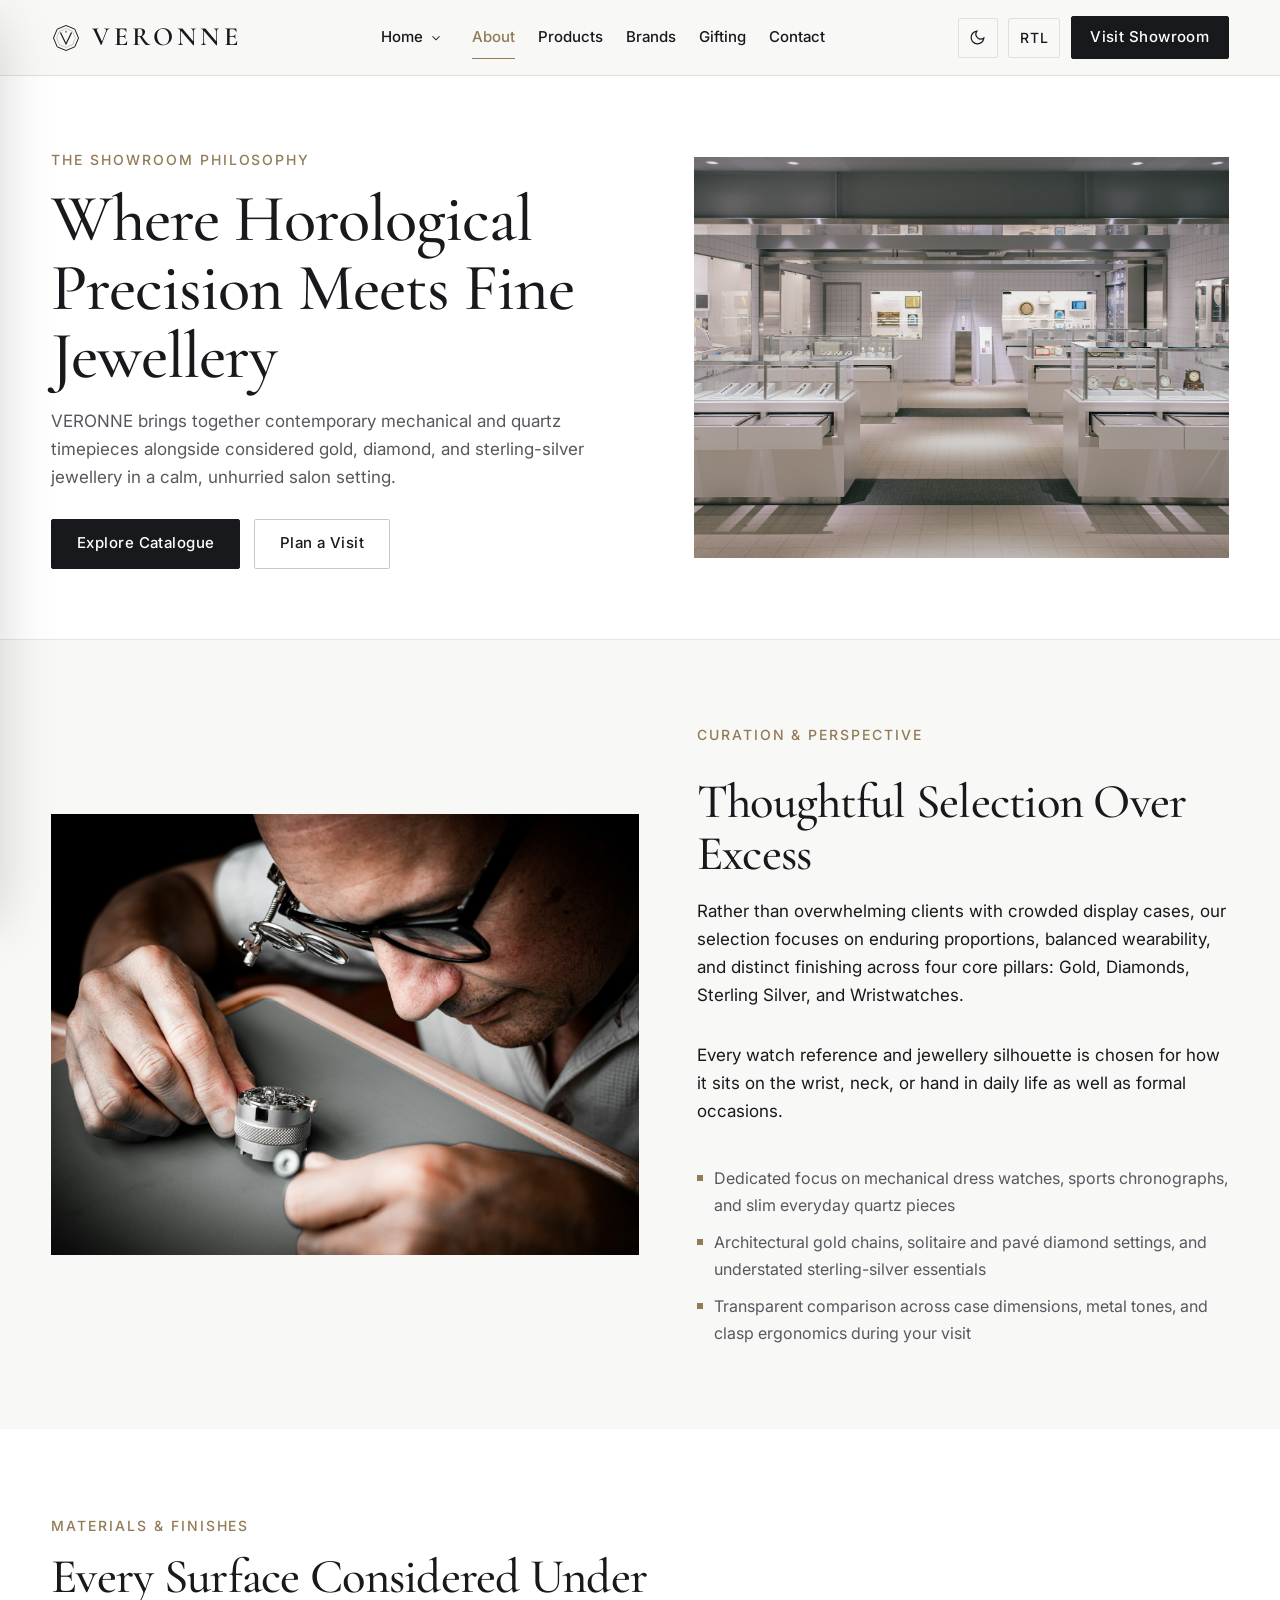
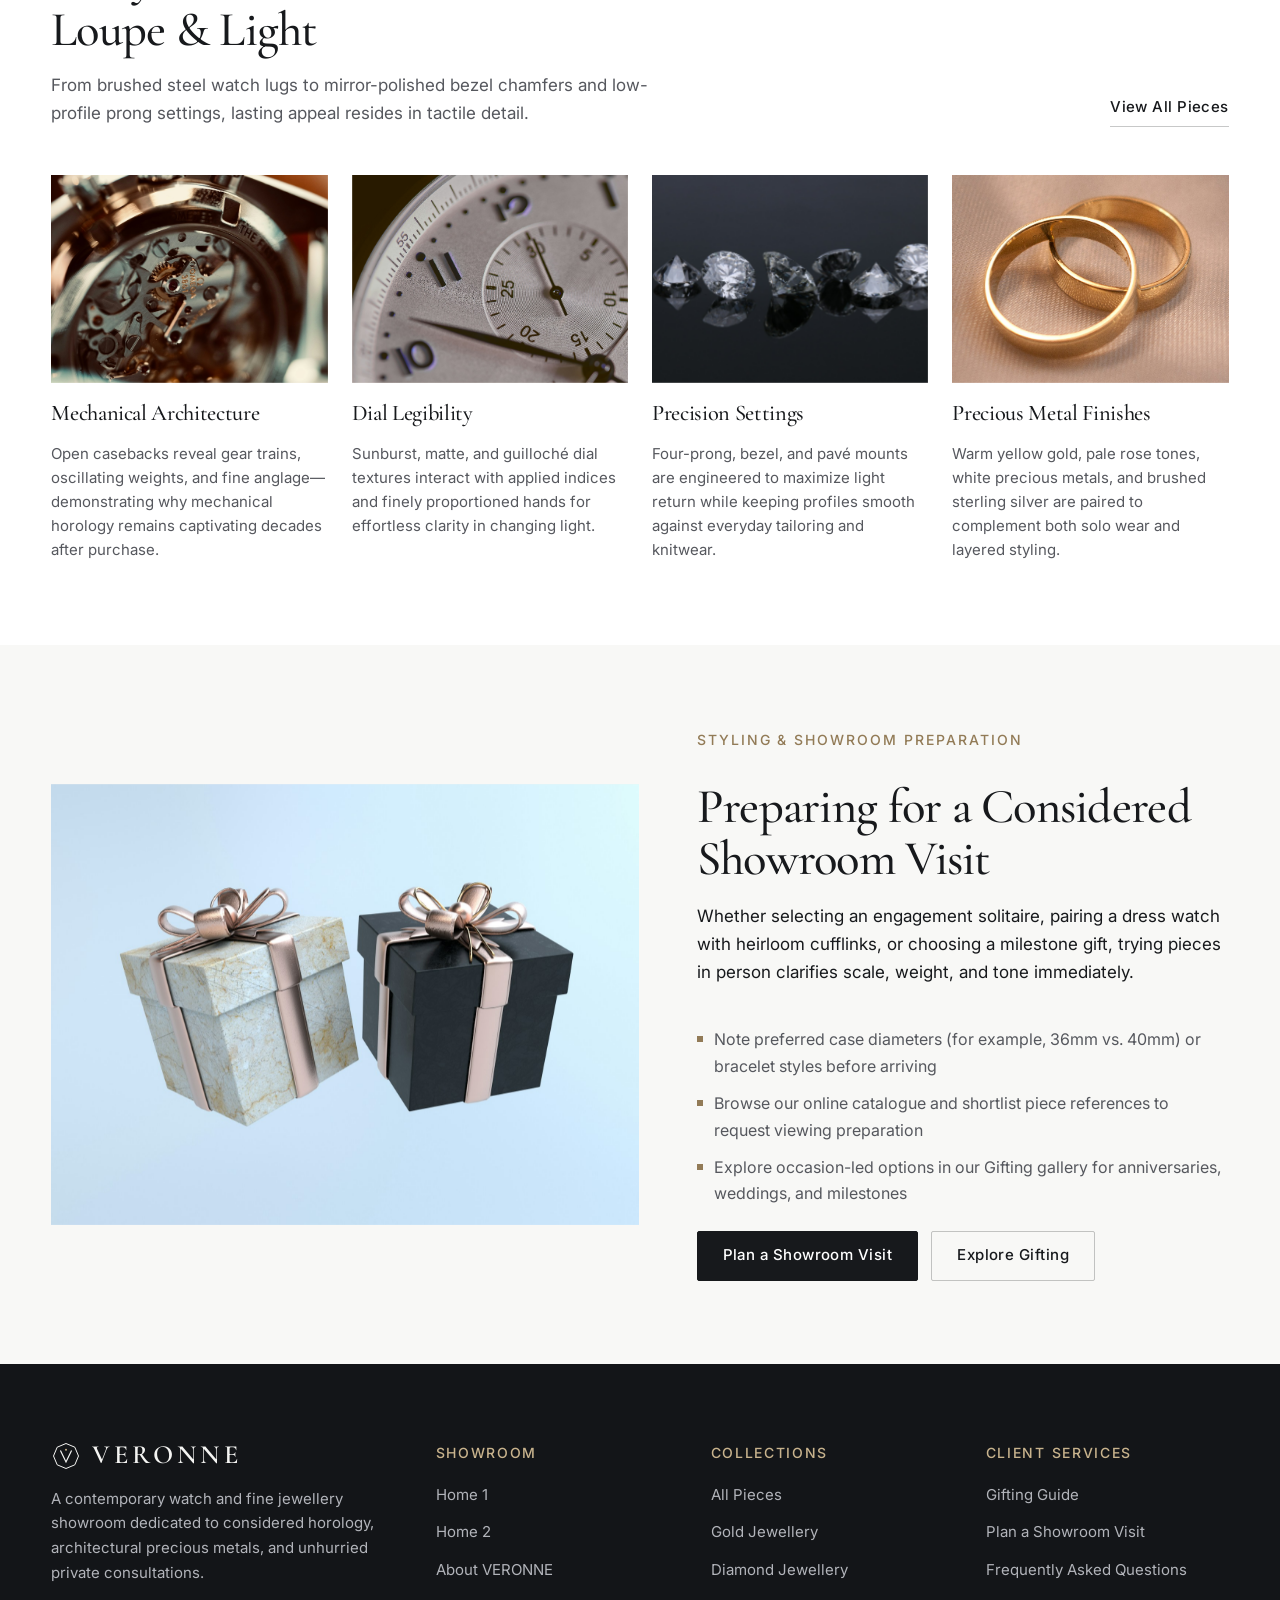
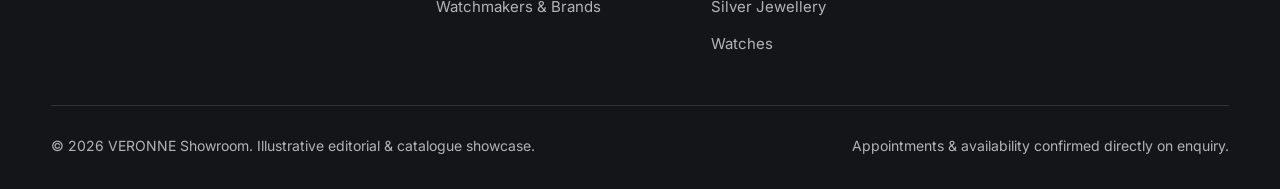
==== commit 597ce9cf: "Apply final visual polish, dropdown bounds, and tablet QA fixes" ====
--- a/pages/about.html
+++ b/pages/about.html
@@ -20,10 +20,10 @@
       } catch (e) {}
     })();
   </script>
-  <link rel="stylesheet" href="../assets/css/style.css?v=1.0">
-  <link rel="stylesheet" href="../assets/css/dark-mode.css?v=1.0">
-  <link rel="stylesheet" href="../assets/css/rtl.css?v=1.0">
-  <link rel="stylesheet" href="../assets/css/products.css?v=1.0">
+  <link rel="stylesheet" href="../assets/css/style.css?v=1.1">
+  <link rel="stylesheet" href="../assets/css/dark-mode.css?v=1.1">
+  <link rel="stylesheet" href="../assets/css/rtl.css?v=1.1">
+  <link rel="stylesheet" href="../assets/css/products.css?v=1.1">
 </head>
 <body>
   <header class="site-header">
@@ -45,14 +45,8 @@
             <svg class="nav-dropdown__chevron" viewBox="0 0 24 24" fill="none" stroke="currentColor" stroke-width="1.8" aria-hidden="true"><path d="M6 9l6 6 6-6"/></svg>
           </button>
           <div class="nav-dropdown__menu" role="menu">
-            <a class="nav-dropdown__item" href="../index.html" role="menuitem">
-              <span class="nav-dropdown__title">Home 1 — Showroom Storefront</span>
-              <span class="nav-dropdown__meta">New collections, timepieces &amp; jewellery</span>
-            </a>
-            <a class="nav-dropdown__item" href="./home2.html" role="menuitem">
-              <span class="nav-dropdown__title">Home 2 — Editorial Experience</span>
-              <span class="nav-dropdown__meta">The art of time &amp; adornment</span>
-            </a>
+            <a class="nav-dropdown__item" href="../index.html" role="menuitem">Home 1</a>
+            <a class="nav-dropdown__item" href="./home2.html" role="menuitem">Home 2</a>
           </div>
         </div>
         <a class="nav-link" href="./about.html" aria-current="page">About</a>
@@ -63,10 +57,9 @@
       </nav>
 
       <div class="header-actions">
-        <button type="button" class="utility-btn js-theme-toggle" aria-pressed="false" aria-label="Switch to dark mode">
+        <button type="button" class="utility-btn utility-btn--icon js-theme-toggle" aria-pressed="false" aria-label="Switch to dark mode">
           <svg class="icon-moon" viewBox="0 0 24 24" fill="none" stroke="currentColor" stroke-width="1.7" aria-hidden="true"><path d="M21 12.79A9 9 0 1 1 11.21 3a7 7 0 0 0 9.79 9.79z"/></svg>
           <svg class="icon-sun" viewBox="0 0 24 24" fill="none" stroke="currentColor" stroke-width="1.7" style="display:none;" aria-hidden="true"><circle cx="12" cy="12" r="4"/><path d="M12 2v2M12 20v2M4.93 4.93l1.41 1.41M17.66 17.66l1.41 1.41M2 12h2M20 12h2M6.34 17.66l-1.41 1.41M19.07 4.93l-1.41 1.41"/></svg>
-          <span class="js-theme-label">Dark</span>
         </button>
         <button type="button" class="utility-btn js-dir-toggle" aria-pressed="false" aria-label="Switch text direction to RTL">
           <span class="js-dir-label">RTL</span>
@@ -99,9 +92,9 @@
     </div>
     <div class="mobile-drawer__body">
       <nav class="mobile-nav-list" aria-label="Mobile Menu">
-        <span class="mobile-nav-group-label">Showroom Home</span>
-        <a class="mobile-nav-link" href="../index.html">Home 1 — Storefront</a>
-        <a class="mobile-nav-link" href="./home2.html">Home 2 — Editorial</a>
+        <span class="mobile-nav-group-label">Home</span>
+        <a class="mobile-nav-link" href="../index.html">Home 1</a>
+        <a class="mobile-nav-link" href="./home2.html">Home 2</a>
         <span class="mobile-nav-group-label">Explore</span>
         <a class="mobile-nav-link" href="./about.html" aria-current="page">About</a>
         <a class="mobile-nav-link" href="./products.html">Products</a>
@@ -111,10 +104,9 @@
       </nav>
       <a class="btn btn--primary" href="./contact.html">Visit Showroom</a>
       <div class="mobile-drawer__utilities">
-        <button type="button" class="utility-btn js-theme-toggle" aria-pressed="false">
+        <button type="button" class="utility-btn utility-btn--icon js-theme-toggle" aria-pressed="false">
           <svg class="icon-moon" viewBox="0 0 24 24" fill="none" stroke="currentColor" stroke-width="1.7" aria-hidden="true"><path d="M21 12.79A9 9 0 1 1 11.21 3a7 7 0 0 0 9.79 9.79z"/></svg>
           <svg class="icon-sun" viewBox="0 0 24 24" fill="none" stroke="currentColor" stroke-width="1.7" style="display:none;" aria-hidden="true"><circle cx="12" cy="12" r="4"/><path d="M12 2v2M12 20v2M4.93 4.93l1.41 1.41M17.66 17.66l1.41 1.41M2 12h2M20 12h2M6.34 17.66l-1.41 1.41M19.07 4.93l-1.41 1.41"/></svg>
-          <span class="js-theme-label">Dark</span>
         </button>
         <button type="button" class="utility-btn js-dir-toggle" aria-pressed="false">
           <span class="js-dir-label">RTL</span>
@@ -272,8 +264,8 @@
         <div>
           <h3 class="footer-col__title">Showroom</h3>
           <ul class="footer-links">
-            <li><a href="../index.html">Home 1 — Storefront</a></li>
-            <li><a href="./home2.html">Home 2 — Editorial</a></li>
+            <li><a href="../index.html">Home 1</a></li>
+            <li><a href="./home2.html">Home 2</a></li>
             <li><a href="./about.html">About VERONNE</a></li>
             <li><a href="./brands.html">Watchmakers &amp; Brands</a></li>
           </ul>
@@ -300,10 +292,6 @@
         </div>
       </div>
 
-      <div class="footer-wordmark-band" aria-hidden="true">
-        <div class="footer-wordmark-giant">VERONNE</div>
-      </div>
-
       <div class="footer-bottom">
         <span>&copy; 2026 VERONNE Showroom. Illustrative editorial &amp; catalogue showcase.</span>
         <span>Appointments &amp; availability confirmed directly on enquiry.</span>
@@ -315,7 +303,7 @@
     <svg viewBox="0 0 24 24" fill="none" stroke="currentColor" stroke-width="1.8" aria-hidden="true"><path d="M12 19V5M5 12l7-7 7 7"/></svg>
   </button>
 
-  <script src="../assets/js/site-config.js?v=1.0"></script>
-  <script src="../assets/js/main.js?v=1.0"></script>
+  <script src="../assets/js/site-config.js?v=1.1"></script>
+  <script src="../assets/js/main.js?v=1.1"></script>
 </body>
 </html>
--- a/assets/css/style.css
+++ b/assets/css/style.css
@@ -443,8 +443,8 @@
   position: absolute;
   top: calc(100% + 10px);
   inset-inline-start: 0;
-  min-width: 240px;
-  padding: 0.5rem;
+  min-width: 152px;
+  padding: 0.35rem;
   background-color: var(--bg-elevated);
   border: 1px solid var(--border-subtle);
   border-radius: var(--radius-sm);
@@ -465,28 +465,19 @@
 }
 
 .nav-dropdown__item {
-  display: flex;
-  flex-direction: column;
-  gap: 0.15rem;
-  padding: 0.65rem 0.85rem;
+  display: block;
+  padding: 0.55rem 0.85rem;
   border-radius: var(--radius-xs);
-  transition: background-color var(--t-fast) var(--ease-out);
+  font-size: 0.9375rem;
+  font-weight: 500;
+  color: var(--text-primary);
+  transition: background-color var(--t-fast) var(--ease-out), color var(--t-fast) var(--ease-out);
 }
 
 .nav-dropdown__item:hover,
 .nav-dropdown__item[aria-current="page"] {
   background-color: var(--accent-soft);
-}
-
-.nav-dropdown__title {
-  font-size: 0.9375rem;
-  font-weight: 500;
-  color: var(--text-primary);
-}
-
-.nav-dropdown__meta {
-  font-size: 0.875rem;
-  color: var(--text-secondary);
+  color: var(--accent);
 }
 
 /* Header Controls (Desktop) */
@@ -528,6 +519,11 @@
   height: 17px;
 }
 
+.utility-btn--icon {
+  width: 40px;
+  padding: 0;
+}
+
 .header-cta {
   min-height: 42px;
   padding: 0.5rem 1.15rem;
@@ -1006,9 +1002,9 @@
 /* Jewellery Edit — Asymmetric 2-Column Editorial Feature */
 .jewellery-edit {
   display: grid;
-  grid-template-columns: minmax(0, 1.15fr) minmax(0, 1fr);
-  gap: clamp(1.75rem, 3.5vw, 3.5rem);
-  align-items: stretch;
+  grid-template-columns: minmax(0, 1.05fr) minmax(0, 1fr);
+  gap: clamp(1.5rem, 3vw, 2.75rem);
+  align-items: start;
 }
 
 .jewellery-edit__lead {
@@ -1021,25 +1017,26 @@
 }
 
 .jewellery-edit__lead-body {
-  padding: 1.75rem;
-  display: flex;
-  flex-direction: column;
-  gap: 0.75rem;
+  padding: 1.5rem 1.75rem 1.75rem;
+  display: flex;
+  flex-direction: column;
+  gap: 0.7rem;
 }
 
 .jewellery-edit__stack {
   display: flex;
   flex-direction: column;
-  justify-content: space-between;
+  justify-content: flex-start;
   gap: 1.25rem;
 }
 
 .jewellery-row-card {
   display: grid;
-  grid-template-columns: 140px minmax(0, 1fr);
+  grid-template-columns: 148px minmax(0, 1fr);
   gap: 1.25rem;
   align-items: center;
-  padding: 0.95rem;
+  padding: 1rem 1.15rem;
+  min-height: 204px;
   background-color: var(--bg-surface);
   border: 1px solid var(--border-subtle);
   border-radius: var(--radius-xs);
@@ -1166,6 +1163,37 @@
   flex-shrink: 0;
 }
 
+/* Home 2 Compact Timepiece Guidance Blocks */
+.timepiece-guide {
+  width: 100%;
+  border-top: 1px solid var(--border-subtle);
+  margin-top: 0.25rem;
+}
+
+.timepiece-guide__item {
+  padding-block: 1rem;
+  border-bottom: 1px solid var(--border-subtle);
+  display: flex;
+  flex-direction: column;
+  gap: 0.3rem;
+}
+
+.timepiece-guide__title {
+  font-family: var(--font-display);
+  font-size: 1.32rem;
+  font-weight: 600;
+  line-height: 1.2;
+  color: var(--text-primary);
+  margin: 0;
+}
+
+.timepiece-guide__desc {
+  font-size: 0.9375rem;
+  line-height: 1.6;
+  color: var(--text-secondary);
+  margin: 0;
+}
+
 @media (max-width: 920px) {
   .split-feature {
     grid-template-columns: 1fr;
@@ -1341,7 +1369,7 @@
   gap: 0.55rem;
 }
 
-@media (max-width: 768px) {
+@media (max-width: 680px) {
   .editorial-diptych {
     grid-template-columns: 1fr;
   }
@@ -1353,7 +1381,7 @@
   gap: 1.5rem;
 }
 
-@media (max-width: 900px) {
+@media (max-width: 740px) {
   .occasion-band-grid {
     grid-template-columns: 1fr;
   }
@@ -1684,25 +1712,8 @@
   color: #FFFFFF;
 }
 
-.footer-wordmark-band {
-  padding-block: 2.25rem 1.75rem;
-  border-bottom: 1px solid var(--border-on-dark);
-  overflow: hidden;
-}
-
-.footer-wordmark-giant {
-  font-family: var(--font-display);
-  font-size: clamp(2.8rem, 11vw, 8.75rem);
-  font-weight: 500;
-  letter-spacing: 0.18em;
-  line-height: 0.95;
-  color: rgba(244, 244, 242, 0.14);
-  user-select: none;
-  text-align: center;
-}
-
 .footer-bottom {
-  padding-top: 1.5rem;
+  padding-top: 1.75rem;
   display: flex;
   flex-wrap: wrap;
   align-items: center;
--- a/assets/css/products.css
+++ b/assets/css/products.css
@@ -79,21 +79,29 @@
 
 .product-card__meta {
   font-size: 0.875rem;
+  line-height: 1.35;
   letter-spacing: 0.06em;
   text-transform: uppercase;
   color: var(--accent);
+}
+
+.product-grid--4 .product-card__meta {
+  min-height: calc(1.35em * 2);
 }
 
 .product-card__title {
   font-family: var(--font-display);
   font-size: 1.42rem;
   font-weight: 500;
-  line-height: 1.2;
+  line-height: 1.22;
+  min-height: calc(1.22em * 2);
   margin: 0;
 }
 
 .product-card__material {
   font-size: 0.9375rem;
+  line-height: 1.45;
+  min-height: calc(1.45em * 2);
   color: var(--text-secondary);
 }
 
@@ -103,6 +111,14 @@
   line-height: 1.55;
   margin-top: 0.2rem;
   margin-bottom: 0.4rem;
+}
+
+@media (max-width: 580px) {
+  .product-grid--4 .product-card__meta,
+  .product-card__title,
+  .product-card__material {
+    min-height: 0;
+  }
 }
 
 .product-card__footer {
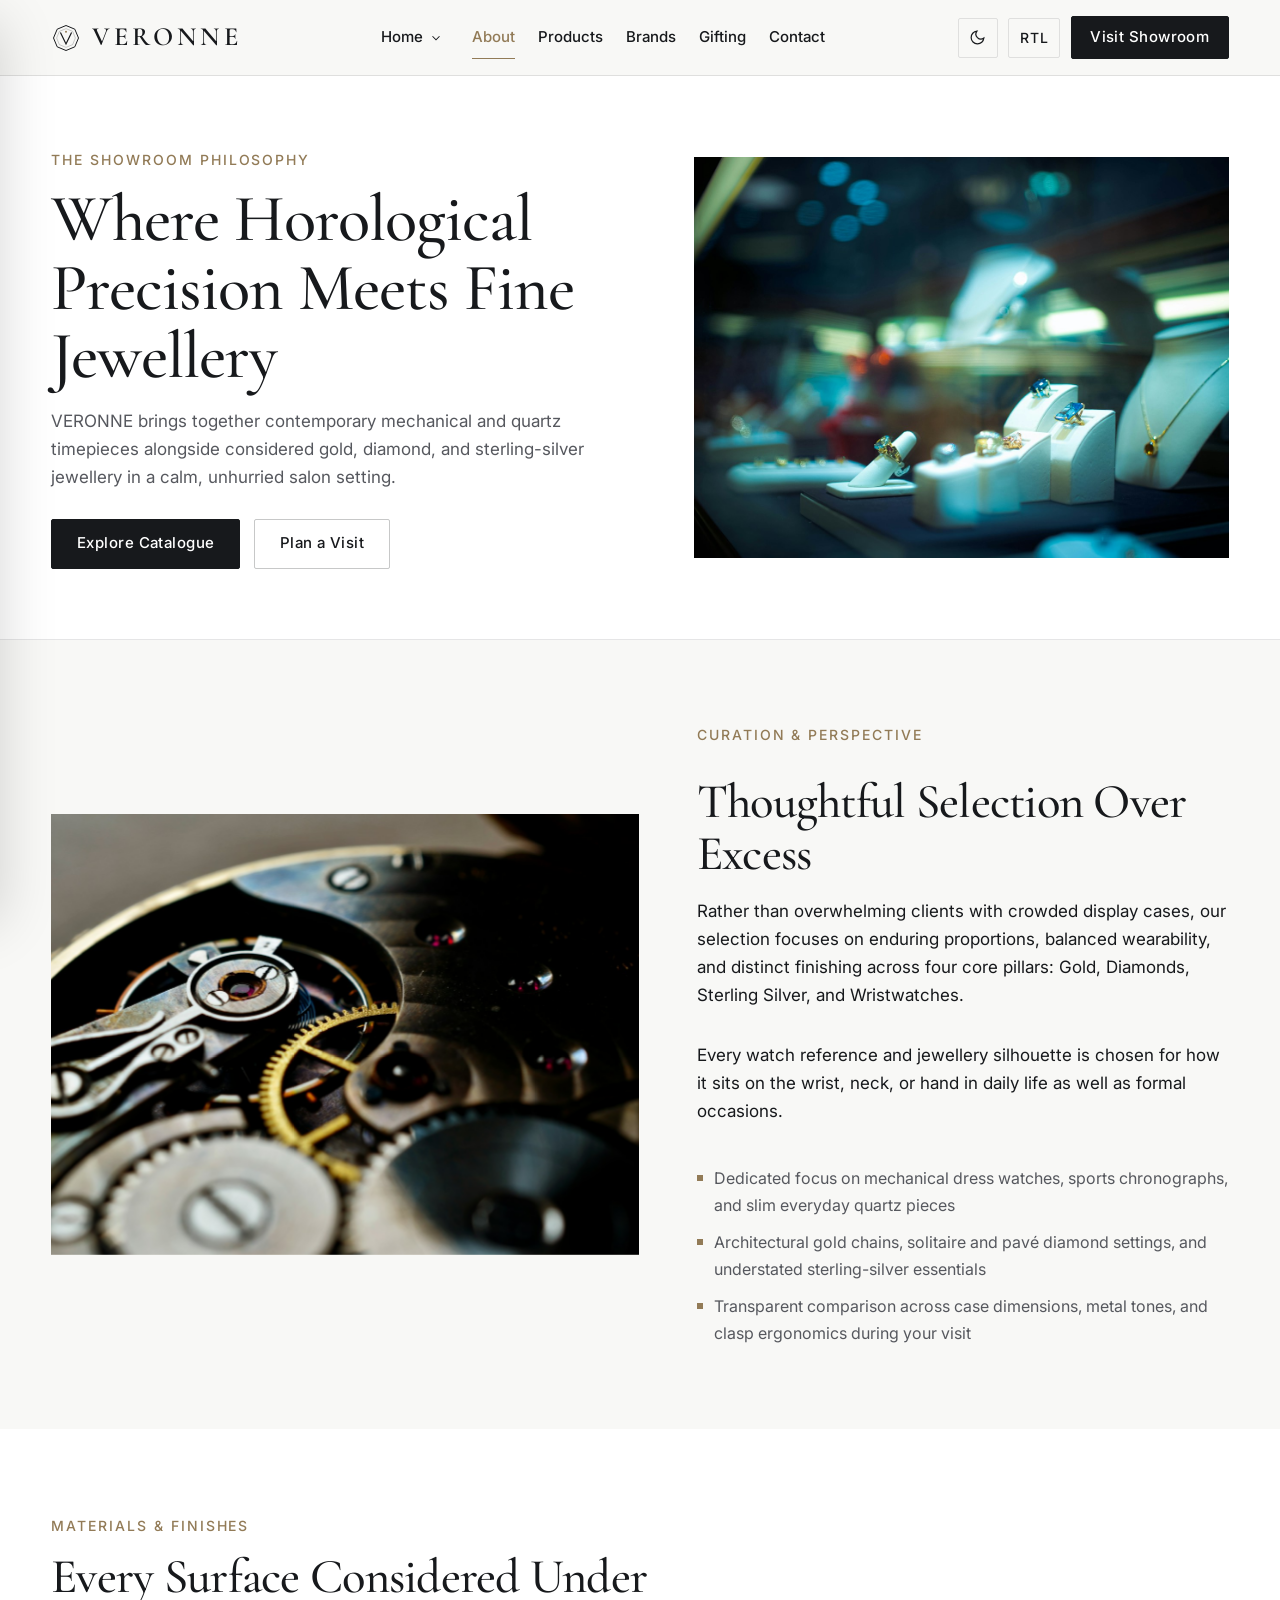
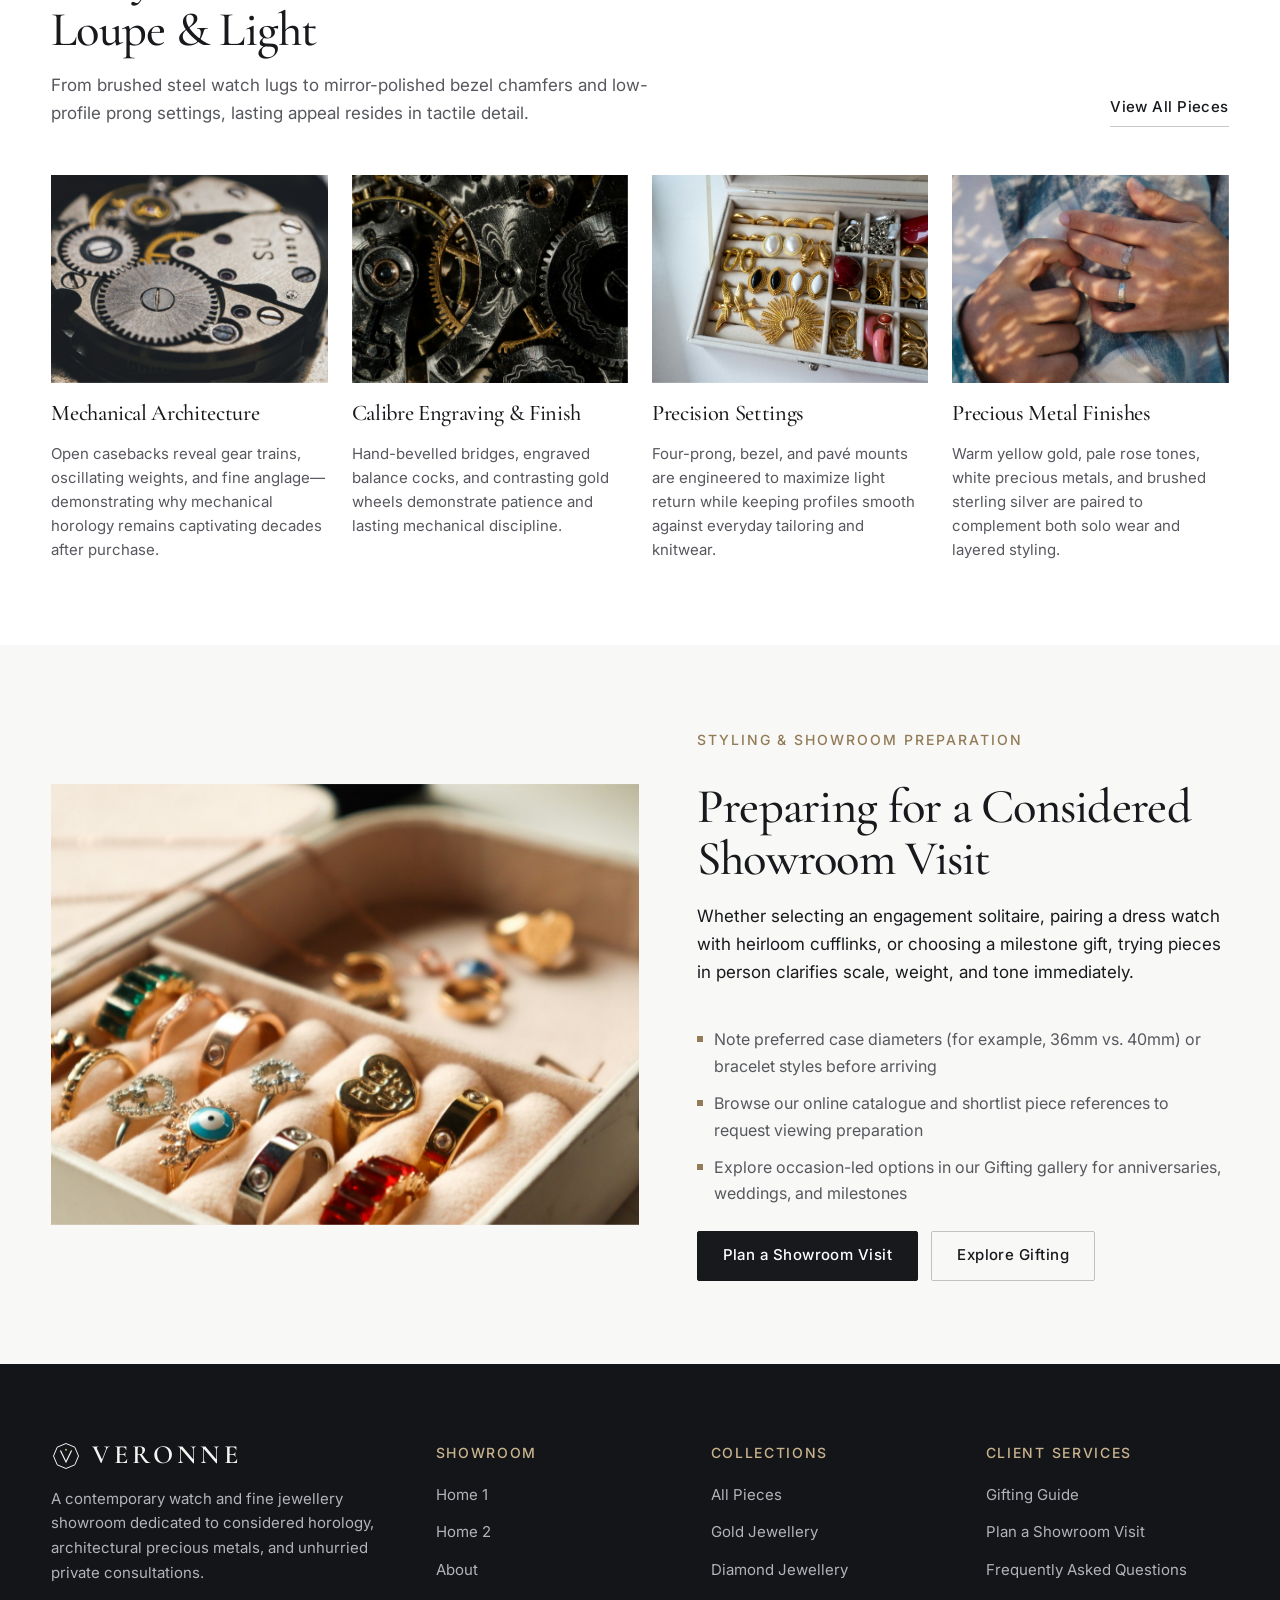
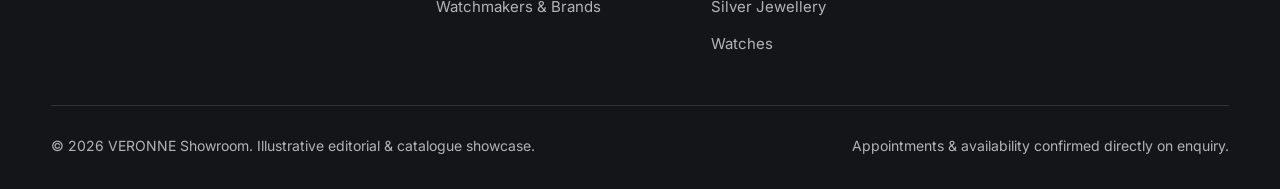
==== commit 801e8169: "Redesign Curated Adornment, enforce unique lower-height images, simplify footer About link" ====
--- a/pages/about.html
+++ b/pages/about.html
@@ -20,10 +20,10 @@
       } catch (e) {}
     })();
   </script>
-  <link rel="stylesheet" href="../assets/css/style.css?v=1.1">
-  <link rel="stylesheet" href="../assets/css/dark-mode.css?v=1.1">
-  <link rel="stylesheet" href="../assets/css/rtl.css?v=1.1">
-  <link rel="stylesheet" href="../assets/css/products.css?v=1.1">
+  <link rel="stylesheet" href="../assets/css/style.css?v=1.2">
+  <link rel="stylesheet" href="../assets/css/dark-mode.css?v=1.2">
+  <link rel="stylesheet" href="../assets/css/rtl.css?v=1.2">
+  <link rel="stylesheet" href="../assets/css/products.css?v=1.2">
 </head>
 <body>
   <header class="site-header">
@@ -131,7 +131,7 @@
           </div>
         </div>
         <div class="media-frame ratio-4-3">
-          <img src="../assets/images/lifestyle/showroom-display.jpg" alt="Contemporary jewellery and timepiece display cabinets inside a bright minimalist salon" width="1600" height="1117">
+          <img src="../assets/images/lifestyle/uniq-photo-1580582202907-d01fd0bd4c87.jpg" alt="Illuminated contemporary fine jewellery display cabinets inside a quiet boutique" width="1400" height="935">
         </div>
       </div>
     </section>
@@ -140,7 +140,7 @@
     <section class="section">
       <div class="container split-feature">
         <div class="media-frame ratio-4-3" data-reveal>
-          <img src="../assets/images/lifestyle/watchmaker-desk.jpg" alt="Watchmaker wearing a loupe inspecting a mechanical watch calibre on a bench" width="1600" height="1200" loading="lazy">
+          <img src="../assets/images/watches/uniq-photo-1633451238042-85d93d267866.jpg" alt="Open mechanical timepiece dial showing precision gear bridges" width="1400" height="927" loading="lazy">
         </div>
         <div class="split-feature__copy" data-reveal>
           <span class="eyebrow">Curation &amp; Perspective</span>
@@ -177,7 +177,7 @@
         <div class="craft-grid">
           <article class="craft-card" data-reveal>
             <div class="media-frame ratio-4-3">
-              <img src="../assets/images/watches/watch-movement-gears.jpg" alt="Macro view of mechanical watch movement bridges, balance wheel, and gear train" width="1600" height="1067" loading="lazy">
+              <img src="../assets/images/watches/brand-photo-1646724684583-764bb3f47c1f.jpg" alt="Close-up of brushed mechanical watch bridges, screws, and jewel bearings" width="1400" height="1112" loading="lazy">
             </div>
             <h3 class="craft-card__title">Mechanical Architecture</h3>
             <p class="craft-card__text">
@@ -187,17 +187,17 @@
 
           <article class="craft-card" data-reveal>
             <div class="media-frame ratio-4-3">
-              <img src="../assets/images/watches/watch-dial-macro.jpg" alt="Close-up of crisp printed dial numerals and subdial registers on a silver timepiece" width="1600" height="1067" loading="lazy">
+              <img src="../assets/images/watches/brand-photo-1582043568773-a7a2b57239f5.jpg" alt="Engraved balance cock and golden wheel train inside a mechanical movement" width="1400" height="933" loading="lazy">
             </div>
-            <h3 class="craft-card__title">Dial Legibility</h3>
+            <h3 class="craft-card__title">Calibre Engraving &amp; Finish</h3>
             <p class="craft-card__text">
-              Sunburst, matte, and guilloché dial textures interact with applied indices and finely proportioned hands for effortless clarity in changing light.
+              Hand-bevelled bridges, engraved balance cocks, and contrasting gold wheels demonstrate patience and lasting mechanical discipline.
             </p>
           </article>
 
           <article class="craft-card" data-reveal>
             <div class="media-frame ratio-4-3">
-              <img src="../assets/images/diamonds/diamond-facets-macro.jpg" alt="Row of faceted diamonds reflecting sharp light on dark reflective glass" width="1600" height="898" loading="lazy">
+              <img src="../assets/images/gifting/uniq-photo-1775135946288-ab8f63edff52.jpg" alt="Curated tray of sculpted gold and pearl earrings in satin-lined presentation case" width="1400" height="1050" loading="lazy">
             </div>
             <h3 class="craft-card__title">Precision Settings</h3>
             <p class="craft-card__text">
@@ -207,7 +207,7 @@
 
           <article class="craft-card" data-reveal>
             <div class="media-frame ratio-4-3">
-              <img src="../assets/images/gold/gold-band-duo.jpg" alt="Two polished yellow gold bands displaying satin and mirror finishes" width="1600" height="1063" loading="lazy">
+              <img src="../assets/images/silver/uniq-photo-1758712508646-49eb3ced4e89.jpg" alt="Minimalist precious-metal bands worn together in soft natural daylight" width="1400" height="933" loading="lazy">
             </div>
             <h3 class="craft-card__title">Precious Metal Finishes</h3>
             <p class="craft-card__text">
@@ -222,7 +222,7 @@
     <section class="section">
       <div class="container split-feature split-feature--reverse">
         <div class="media-frame ratio-4-3" data-reveal>
-          <img src="../assets/images/gifting/gift-black-bow-boxes.jpg" alt="Two minimalist monochrome presentation gift boxes finished with champagne ribbons" width="1600" height="1216" loading="lazy">
+          <img src="../assets/images/gifting/uniq-photo-1638208170417-2464f9699df1.jpg" alt="Curated ring collection arranged inside a suede-lined presentation box" width="1400" height="933" loading="lazy">
         </div>
         <div class="split-feature__copy" data-reveal>
           <span class="eyebrow">Styling &amp; Showroom Preparation</span>
@@ -266,7 +266,7 @@
           <ul class="footer-links">
             <li><a href="../index.html">Home 1</a></li>
             <li><a href="./home2.html">Home 2</a></li>
-            <li><a href="./about.html">About VERONNE</a></li>
+            <li><a href="./about.html">About</a></li>
             <li><a href="./brands.html">Watchmakers &amp; Brands</a></li>
           </ul>
         </div>
@@ -303,7 +303,7 @@
     <svg viewBox="0 0 24 24" fill="none" stroke="currentColor" stroke-width="1.8" aria-hidden="true"><path d="M12 19V5M5 12l7-7 7 7"/></svg>
   </button>
 
-  <script src="../assets/js/site-config.js?v=1.1"></script>
-  <script src="../assets/js/main.js?v=1.1"></script>
+  <script src="../assets/js/site-config.js?v=1.2"></script>
+  <script src="../assets/js/main.js?v=1.2"></script>
 </body>
 </html>
--- a/assets/css/style.css
+++ b/assets/css/style.css
@@ -999,84 +999,94 @@
   }
 }
 
-/* Jewellery Edit — Asymmetric 2-Column Editorial Feature */
-.jewellery-edit {
+/* Jewellery Edit — Redesigned Editorial Band + 3-Column Compact Gallery */
+.jewellery-feature-band {
   display: grid;
-  grid-template-columns: minmax(0, 1.05fr) minmax(0, 1fr);
-  gap: clamp(1.5rem, 3vw, 2.75rem);
-  align-items: start;
-}
-
-.jewellery-edit__lead {
-  display: flex;
-  flex-direction: column;
+  grid-template-columns: minmax(0, 1.15fr) minmax(0, 0.85fr);
   background-color: var(--bg-surface);
   border: 1px solid var(--border-subtle);
   border-radius: var(--radius-xs);
   overflow: hidden;
-}
-
-.jewellery-edit__lead-body {
-  padding: 1.5rem 1.75rem 1.75rem;
-  display: flex;
-  flex-direction: column;
-  gap: 0.7rem;
-}
-
-.jewellery-edit__stack {
-  display: flex;
-  flex-direction: column;
-  justify-content: flex-start;
-  gap: 1.25rem;
-}
-
-.jewellery-row-card {
+  margin-bottom: 1.5rem;
+}
+
+.jewellery-feature-band__copy {
+  padding: clamp(1.5rem, 3vw, 2.5rem);
+  display: flex;
+  flex-direction: column;
+  justify-content: center;
+  align-items: flex-start;
+  gap: 0.9rem;
+}
+
+.jewellery-trio {
   display: grid;
-  grid-template-columns: 148px minmax(0, 1fr);
-  gap: 1.25rem;
-  align-items: center;
-  padding: 1rem 1.15rem;
-  min-height: 204px;
+  grid-template-columns: repeat(3, minmax(0, 1fr));
+  gap: 1.5rem;
+}
+
+.jewellery-trio-card {
+  display: flex;
+  flex-direction: column;
   background-color: var(--bg-surface);
   border: 1px solid var(--border-subtle);
   border-radius: var(--radius-xs);
-  transition: border-color var(--t-fast);
-}
-
-.jewellery-row-card:hover {
+  overflow: hidden;
+  transition: border-color var(--t-fast), box-shadow var(--t-fast);
+}
+
+.jewellery-trio-card:hover {
   border-color: var(--accent);
-}
-
-.jewellery-row-card__meta {
+  box-shadow: var(--shadow-sm);
+}
+
+.jewellery-trio-card__body {
+  padding: 1.25rem 1.35rem 1.4rem;
+  display: flex;
+  flex-direction: column;
+  flex: 1 1 auto;
+  gap: 0.45rem;
+}
+
+.jewellery-trio-card__meta {
   font-size: 0.875rem;
   color: var(--accent);
   text-transform: uppercase;
   letter-spacing: 0.08em;
 }
 
-.jewellery-row-card__title {
+.jewellery-trio-card__title {
   font-family: var(--font-display);
-  font-size: 1.35rem;
+  font-size: 1.4rem;
   line-height: 1.2;
-  margin-block: 0.25rem 0.35rem;
-}
-
-.jewellery-row-card__desc {
+  margin: 0;
+}
+
+.jewellery-trio-card__desc {
   font-size: 0.9375rem;
   color: var(--text-secondary);
-  margin-bottom: 0.65rem;
+  margin-bottom: 0.5rem;
+}
+
+.jewellery-trio-card__body .text-link {
+  margin-top: auto;
+  align-self: flex-start;
 }
 
 @media (max-width: 960px) {
-  .jewellery-edit {
+  .jewellery-feature-band {
     grid-template-columns: 1fr;
   }
-}
-
-@media (max-width: 480px) {
-  .jewellery-row-card {
-    grid-template-columns: 108px minmax(0, 1fr);
-    gap: 0.95rem;
+
+  .jewellery-trio {
+    grid-template-columns: repeat(3, minmax(0, 1fr));
+    gap: 1.15rem;
+  }
+}
+
+@media (max-width: 740px) {
+  .jewellery-trio {
+    grid-template-columns: 1fr;
   }
 }
 
